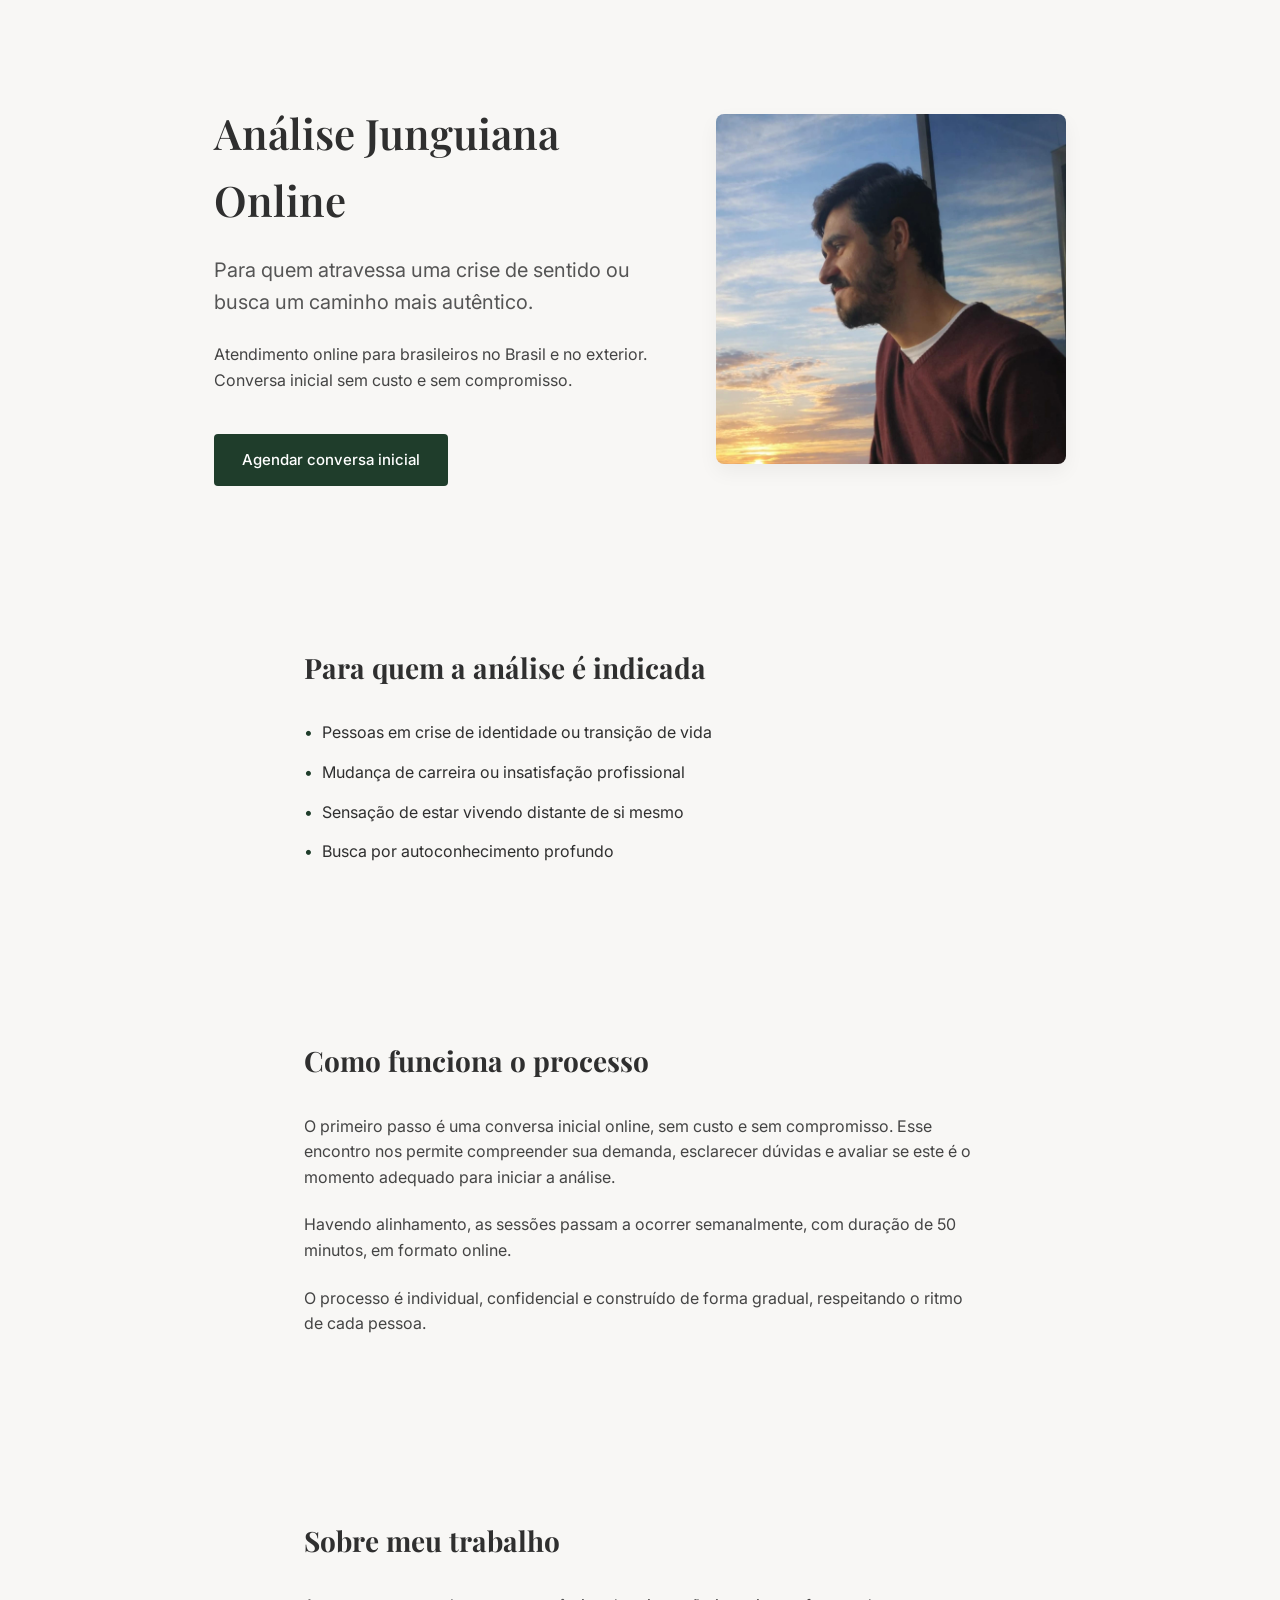
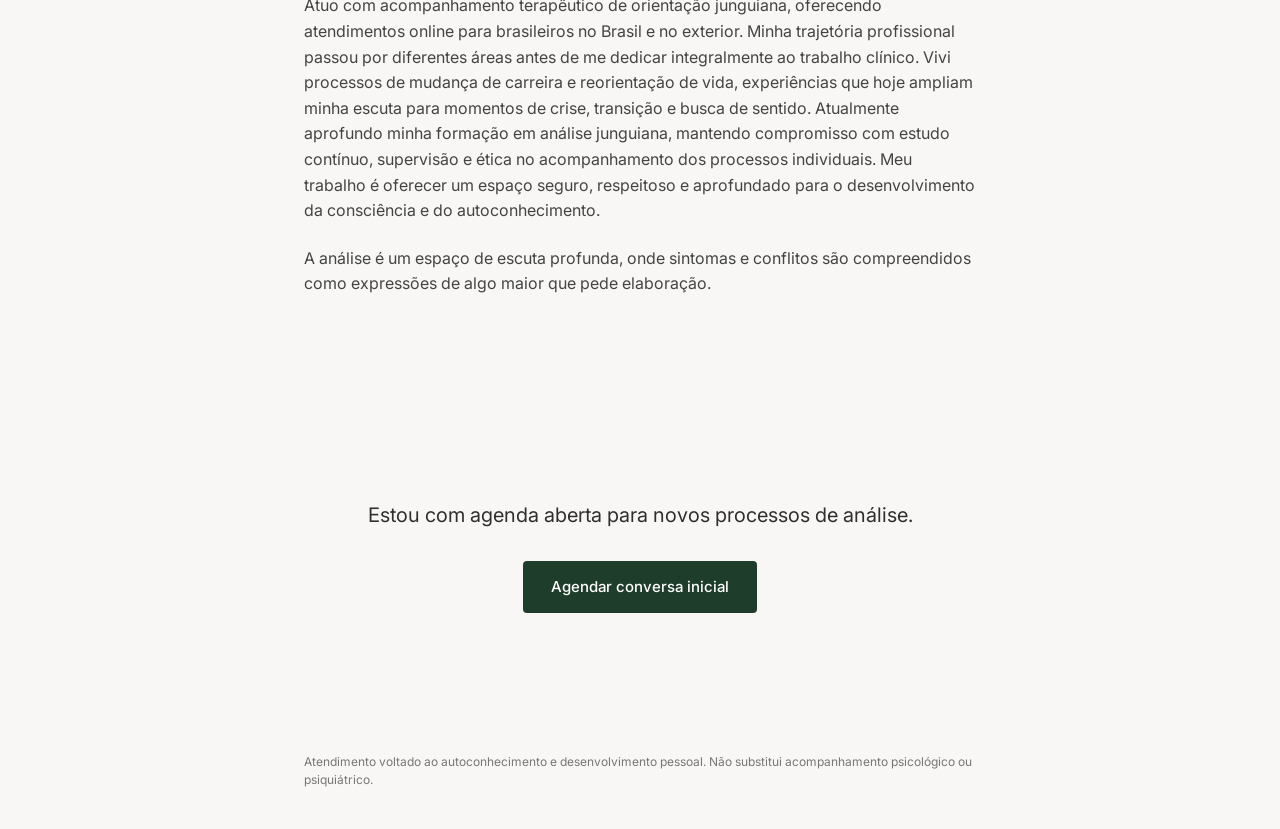
==== index.html @ 68e37577 "Add files via upload" ====
<!doctype html>
<html lang="pt-BR">
  <head>
    <meta charset="UTF-8" />
    <meta name="viewport" content="width=device-width, initial-scale=1.0" />
    <title>Análise Junguiana Online</title>

    <link
      href="https://fonts.googleapis.com/css2?family=Playfair+Display:wght@500;600&family=Inter:wght@300;400;500&display=swap"
      rel="stylesheet"
    />
    <link rel="stylesheet" href="style.css" />
  </head>
  <body>
    <!-- HERO -->
    <section class="hero">
      <div class="container hero-grid">
        <div class="hero-text">
          <h1>Análise Junguiana Online</h1>
          <h2>
            Para quem atravessa uma crise de sentido ou busca um caminho mais
            autêntico.
          </h2>
          <p>
            Atendimento online para brasileiros no Brasil e no exterior.
            Conversa inicial sem custo e sem compromisso.
          </p>
        </div>

        <div class="hero-image">
          <img src="sua-foto.jpeg" alt="Retrato profissional" />
        </div>

        <div class="hero-cta">
          <a
            href="https://wa.me/5547991741700?text=Olá,%20gostaria%20de%20saber%20mais%20sobre%20o%20processo%20de%20análise."
            class="btn"
          >
            Agendar conversa inicial
          </a>
        </div>
      </div>
    </section>

    <!-- PARA QUEM É -->
    <section class="section">
      <div class="container narrow">
        <h3>Para quem a análise é indicada</h3>
        <ul>
          <li>Pessoas em crise de identidade ou transição de vida</li>
          <li>Mudança de carreira ou insatisfação profissional</li>
          <li>Sensação de estar vivendo distante de si mesmo</li>
          <li>Busca por autoconhecimento profundo</li>
        </ul>
      </div>
    </section>

    <!-- COMO FUNCIONA -->
    <section class="section">
      <div class="container narrow">
        <h3>Como funciona o processo</h3>

        <p class="paragraph">
          O primeiro passo é uma conversa inicial online, sem custo e sem
          compromisso. Esse encontro nos permite compreender sua demanda,
          esclarecer dúvidas e avaliar se este é o momento adequado para iniciar
          a análise.
        </p>

        <p class="paragraph">
          Havendo alinhamento, as sessões passam a ocorrer semanalmente, com
          duração de 50 minutos, em formato online.
        </p>

        <p class="paragraph">
          O processo é individual, confidencial e construído de forma gradual,
          respeitando o ritmo de cada pessoa.
        </p>
      </div>
    </section>

    <!-- SOBRE -->
    <section class="section">
      <div class="container narrow">
        <h3>Sobre meu trabalho</h3>

        <p class="paragraph">
          Atuo com acompanhamento terapêutico de orientação junguiana,
          oferecendo atendimentos online para brasileiros no Brasil e no
          exterior. Minha trajetória profissional passou por diferentes áreas
          antes de me dedicar integralmente ao trabalho clínico. Vivi processos
          de mudança de carreira e reorientação de vida, experiências que hoje
          ampliam minha escuta para momentos de crise, transição e busca de
          sentido. Atualmente aprofundo minha formação em análise junguiana,
          mantendo compromisso com estudo contínuo, supervisão e ética no
          acompanhamento dos processos individuais. Meu trabalho é oferecer um
          espaço seguro, respeitoso e aprofundado para o desenvolvimento da
          consciência e do autoconhecimento.
        </p>

        <p class="paragraph">
          A análise é um espaço de escuta profunda, onde sintomas e conflitos
          são compreendidos como expressões de algo maior que pede elaboração.
        </p>
      </div>
    </section>

    <!-- CTA FINAL -->
    <section class="final-cta">
      <div class="container narrow center">
        <p class="cta-text">
          Estou com agenda aberta para novos processos de análise.
        </p>
        <a
          href="https://wa.me/5547991741700?text=Olá,%20gostaria%20de%20saber%20mais%20sobre%20o%20processo%20de%20análise."
          class="btn"
        >
          Agendar conversa inicial
        </a>
      </div>
    </section>
    <footer class="footer">
    <div class="container narrow">
        <p class="disclaimer">
            Atendimento voltado ao autoconhecimento e desenvolvimento pessoal. 
            Não substitui acompanhamento psicológico ou psiquiátrico.
        </p>
    </div>
</footer>
  </body>
</html>
---- style.css ----
/* RESET BÁSICO */
* {
  margin: 0;
  padding: 0;
  box-sizing: border-box;
}

body {
  background-color: #f8f7f5;
  color: #2f2f2f;
  font-family: "Inter", sans-serif;
  line-height: 1.6;
}

/* CONTAINER */
.container {
  max-width: 900px;
  margin: 0 auto;
  padding: 0 24px;
}

.narrow {
  max-width: 720px;
}

.center {
  text-align: center;
}

/* HERO */
.hero {
  padding: 100px 0 80px 0;
}

.hero-grid {
  display: grid;
  grid-template-columns: 1fr 350px;
  grid-template-areas:
    "text image"
    "button image";
  gap: 40px;
  align-items: center;
}

.hero-text {
  grid-area: text;
}

.hero-text h1 {
  font-family: "Playfair Display", serif;
  font-size: 42px;
  font-weight: 600;
  margin-bottom: 20px;
}

.hero-text h2 {
  font-size: 20px;
  font-weight: 400;
  color: #555;
  margin-bottom: 24px;
}

.hero-text p {
  font-size: 16px;
  color: #444;
}

.hero-image {
  grid-area: image;
  text-align: right;
}

.hero-image img {
  width: 100%;
  max-width: 350px;
  border-radius: 8px;
  box-shadow: 0 8px 20px rgba(0, 0, 0, 0.05);
}

.hero-cta {
  grid-area: button;
}

/* BOTÃO */
.btn {
  display: inline-block;
  background-color: #1f3d2b;
  color: #ffffff;
  text-decoration: none;
  padding: 14px 28px;
  border-radius: 4px;
  font-weight: 500;
  font-size: 15px;
  transition:
    background-color 0.3s ease,
    transform 0.2s ease;
}

.btn:hover {
  background-color: #162e21;
  transform: translateY(-1px);
}

/* SEÇÕES */
.section {
  padding: 80px 0;
}

.section h3 {
  font-family: "Playfair Display", serif;
  font-size: 28px;
  margin-bottom: 30px;
}

.section ul {
  list-style: none;
}

.section li {
  margin-bottom: 14px;
  position: relative;
  padding-left: 18px;
}

.section li::before {
  content: "•";
  position: absolute;
  left: 0;
  color: #1f3d2b;
}

/* CTA FINAL */
.final-cta {
  padding: 100px 0;
}

.cta-text {
  font-size: 20px;
  margin-bottom: 30px;
}

.paragraph {
  margin-bottom: 22px;
  color: #444;
  font-size: 16px;
}

.footer {
  padding: 40px 0;
}

.disclaimer {
  font-size: 12px;
  color: #777;
  line-height: 1.5;
}

@media (max-width: 768px) {
  .section {
    padding: 50px 0;
  }

  .final-cta {
    padding: 60px 0;
  }

  .hero {
    padding: 60px 0 40px 0;
  }

  .hero-text h1 {
    font-size: 34px;
  }

  .hero-text h2 {
    font-size: 18px;
  }
}

/* RESPONSIVIDADE */
@media (max-width: 900px) {
  .hero-grid {
    grid-template-columns: 1fr;
    grid-template-areas:
      "text"
      "image"
      "button";
    text-align: left;
  }

  .hero-image {
    text-align: left;
  }

  .hero {
    padding: 80px 0 60px 0;
  }
}

@media (max-width: 768px) {
  .section {
    padding: 50px 0;
  }

  .final-cta {
    padding: 60px 0;
  }

  .hero {
    padding: 60px 0 40px 0;
  }
}
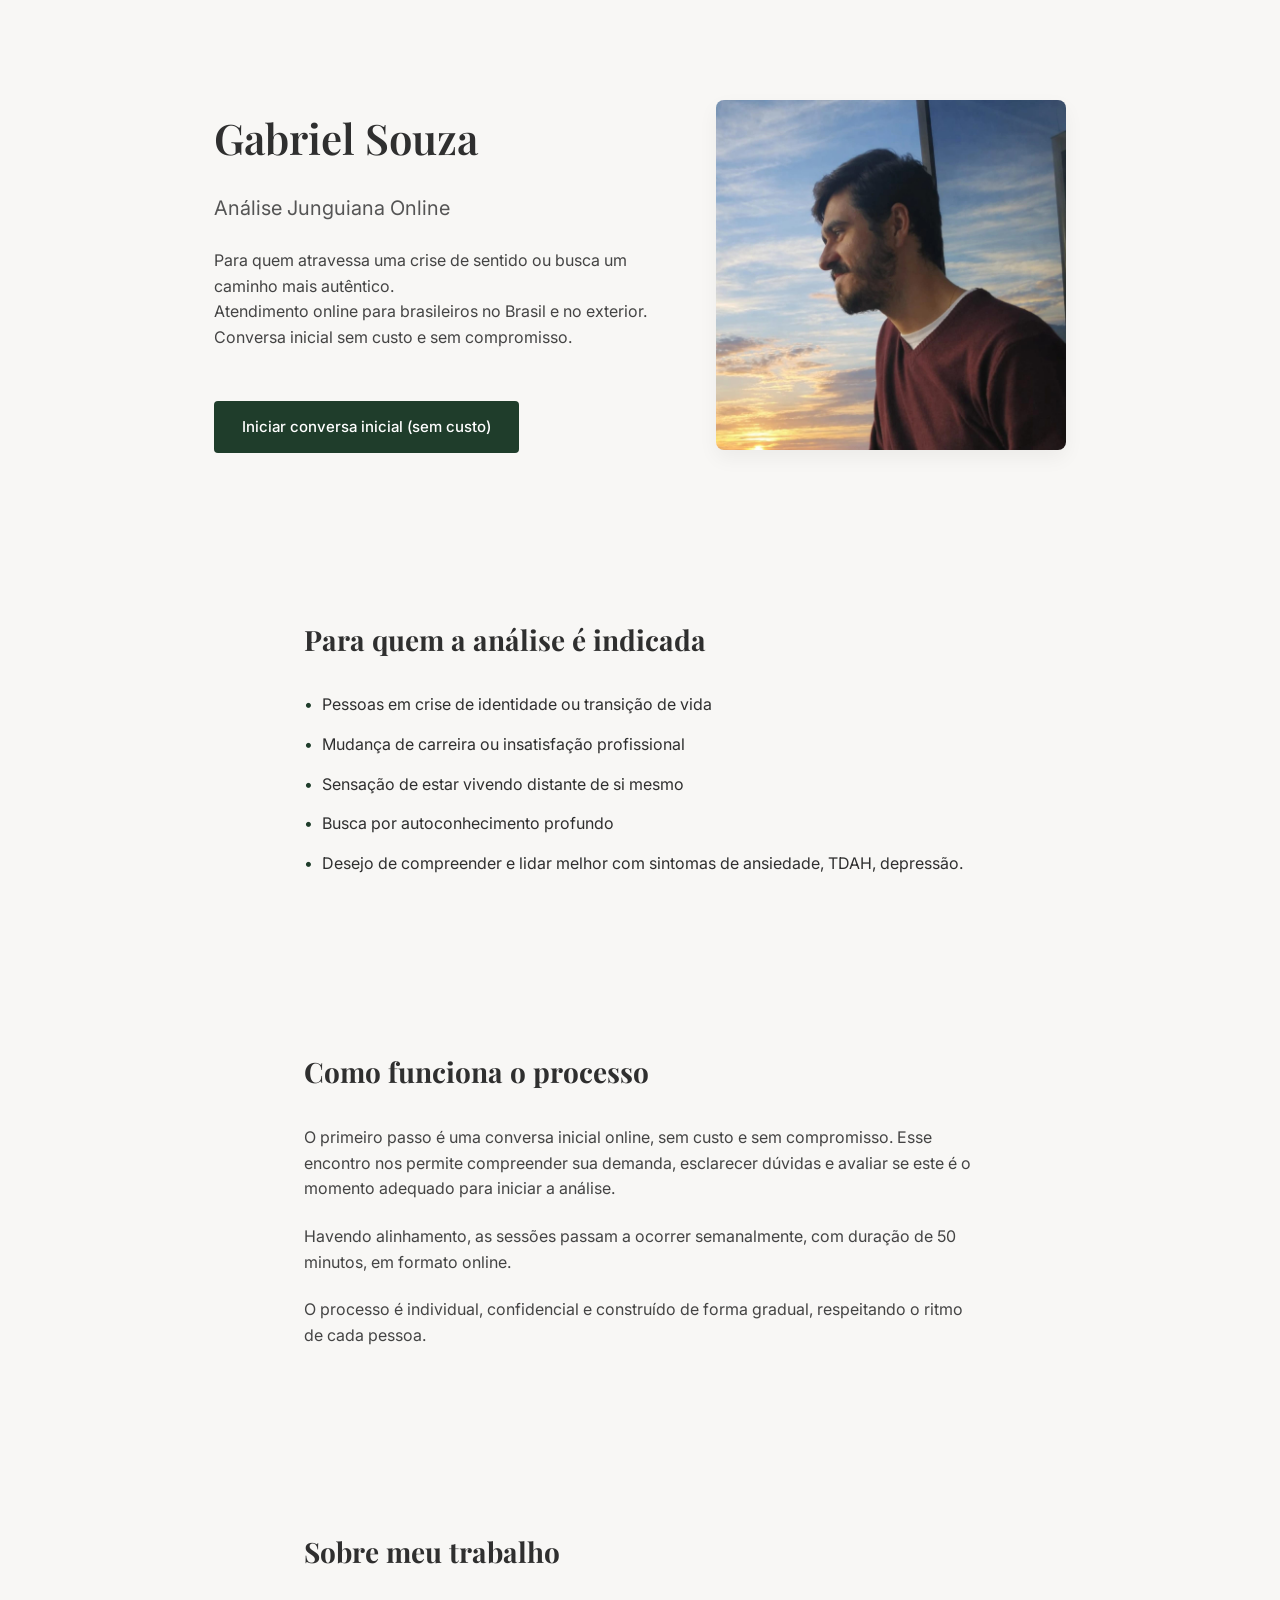
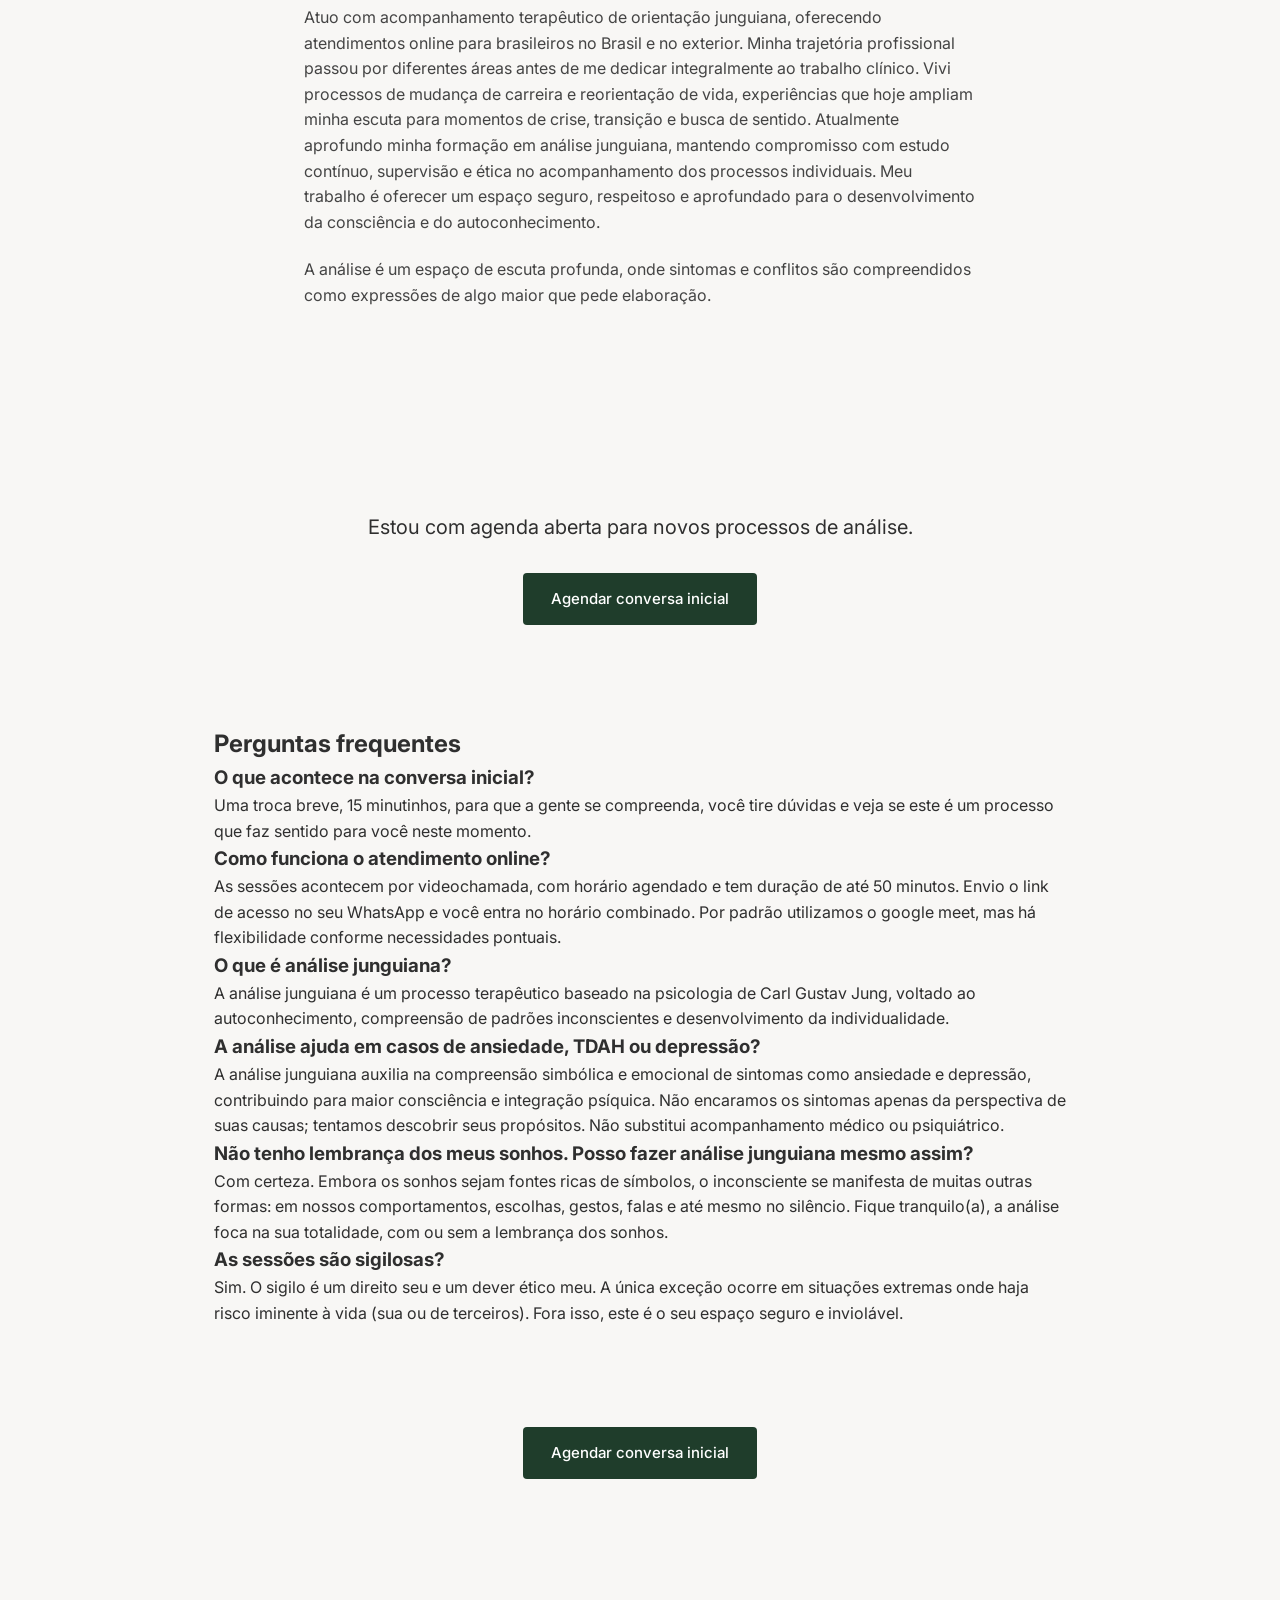
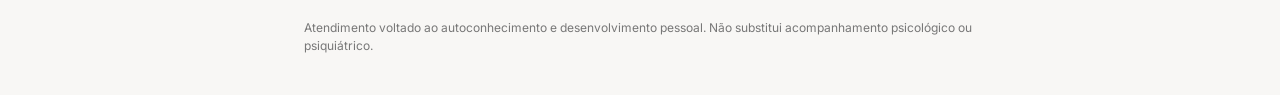
==== commit fdf78f00: "Update index.html" ====
--- a/index.html
+++ b/index.html
@@ -4,6 +4,10 @@
     <meta charset="UTF-8" />
     <meta name="viewport" content="width=device-width, initial-scale=1.0" />
     <title>Análise Junguiana Online</title>
+    <meta
+      name="description"
+      content="Gabriel Souza — Análise Junguiana online para quem atravessa crises de sentido, transições de vida ou busca autoconhecimento profundo. Atendimento online para brasileiros no Brasil e no exterior."
+    />
 
     <link
       href="https://fonts.googleapis.com/css2?family=Playfair+Display:wght@500;600&family=Inter:wght@300;400;500&display=swap"
@@ -16,11 +20,12 @@
     <section class="hero">
       <div class="container hero-grid">
         <div class="hero-text">
-          <h1>Análise Junguiana Online</h1>
-          <h2>
+          <h1>Gabriel Souza</h1>
+          <h2>Análise Junguiana Online</h2>
+          <p class="hero-subtitle">
             Para quem atravessa uma crise de sentido ou busca um caminho mais
             autêntico.
-          </h2>
+          </p>
           <p>
             Atendimento online para brasileiros no Brasil e no exterior.
             Conversa inicial sem custo e sem compromisso.
@@ -36,7 +41,7 @@
             href="https://wa.me/5547991741700?text=Olá,%20gostaria%20de%20saber%20mais%20sobre%20o%20processo%20de%20análise."
             class="btn"
           >
-            Agendar conversa inicial
+            Iniciar conversa inicial (sem custo)
           </a>
         </div>
       </div>
@@ -51,6 +56,10 @@
           <li>Mudança de carreira ou insatisfação profissional</li>
           <li>Sensação de estar vivendo distante de si mesmo</li>
           <li>Busca por autoconhecimento profundo</li>
+          <li>
+            Desejo de compreender e lidar melhor com sintomas de ansiedade,
+            TDAH, depressão.
+          </li>
         </ul>
       </div>
     </section>
@@ -105,7 +114,7 @@
       </div>
     </section>
 
-    <!-- CTA FINAL -->
+    <!-- CTA MEIO -->
     <section class="final-cta">
       <div class="container narrow center">
         <p class="cta-text">
@@ -119,13 +128,93 @@
         </a>
       </div>
     </section>
+    <section class="mini-faq">
+      <div class="container">
+        <h2>Perguntas frequentes</h2>
+
+        <div class="faq-item">
+          <h3>O que acontece na conversa inicial?</h3>
+          <p>
+            Uma troca breve, 15 minutinhos, para que a gente se compreenda, você
+            tire dúvidas e veja se este é um processo que faz sentido para você
+            neste momento.
+          </p>
+        </div>
+
+        <div class="faq-item">
+          <h3>Como funciona o atendimento online?</h3>
+          <p>
+            As sessões acontecem por videochamada, com horário agendado e tem
+            duração de até 50 minutos. Envio o link de acesso no seu WhatsApp e
+            você entra no horário combinado. Por padrão utilizamos o google
+            meet, mas há flexibilidade conforme necessidades pontuais.
+          </p>
+
+          <div class="faq-item">
+            <h3>O que é análise junguiana?</h3>
+            <p>
+              A análise junguiana é um processo terapêutico baseado na
+              psicologia de Carl Gustav Jung, voltado ao autoconhecimento,
+              compreensão de padrões inconscientes e desenvolvimento da
+              individualidade.
+            </p>
+          </div>
+
+          <div class="faq-item">
+            <h3>A análise ajuda em casos de ansiedade, TDAH ou depressão?</h3>
+            <p>
+              A análise junguiana auxilia na compreensão simbólica e emocional
+              de sintomas como ansiedade e depressão, contribuindo para maior
+              consciência e integração psíquica. Não encaramos os sintomas
+              apenas da perspectiva de suas causas; tentamos descobrir seus
+              propósitos. Não substitui acompanhamento médico ou psiquiátrico.
+            </p>
+          </div>
+        </div>
+
+        <div class="faq-item">
+          <h3>
+            Não tenho lembrança dos meus sonhos. Posso fazer análise junguiana
+            mesmo assim?
+          </h3>
+          <p>
+            Com certeza. Embora os sonhos sejam fontes ricas de símbolos, o
+            inconsciente se manifesta de muitas outras formas: em nossos
+            comportamentos, escolhas, gestos, falas e até mesmo no silêncio.
+            Fique tranquilo(a), a análise foca na sua totalidade, com ou sem a
+            lembrança dos sonhos.
+          </p>
+        </div>
+
+        <div class="faq-item">
+          <h3>As sessões são sigilosas?</h3>
+          <p>
+            Sim. O sigilo é um direito seu e um dever ético meu. A única exceção
+            ocorre em situações extremas onde haja risco iminente à vida (sua ou
+            de terceiros). Fora isso, este é o seu espaço seguro e inviolável.
+          </p>
+        </div>
+      </div>
+    </section>
+
+    <!-- CTA FINAL -->
+    <section class="final-cta">
+      <div class="container narrow center">
+        <a
+          href="https://wa.me/5547991741700?text=Olá,%20gostaria%20de%20saber%20mais%20sobre%20o%20processo%20de%20análise."
+          class="btn"
+        >
+          Agendar conversa inicial
+        </a>
+      </div>
+    </section>
     <footer class="footer">
-    <div class="container narrow">
+      <div class="container narrow">
         <p class="disclaimer">
-            Atendimento voltado ao autoconhecimento e desenvolvimento pessoal. 
-            Não substitui acompanhamento psicológico ou psiquiátrico.
-        </p>
-    </div>
-</footer>
+          Atendimento voltado ao autoconhecimento e desenvolvimento pessoal. Não
+          substitui acompanhamento psicológico ou psiquiátrico.
+        </p>
+      </div>
+    </footer>
   </body>
 </html>
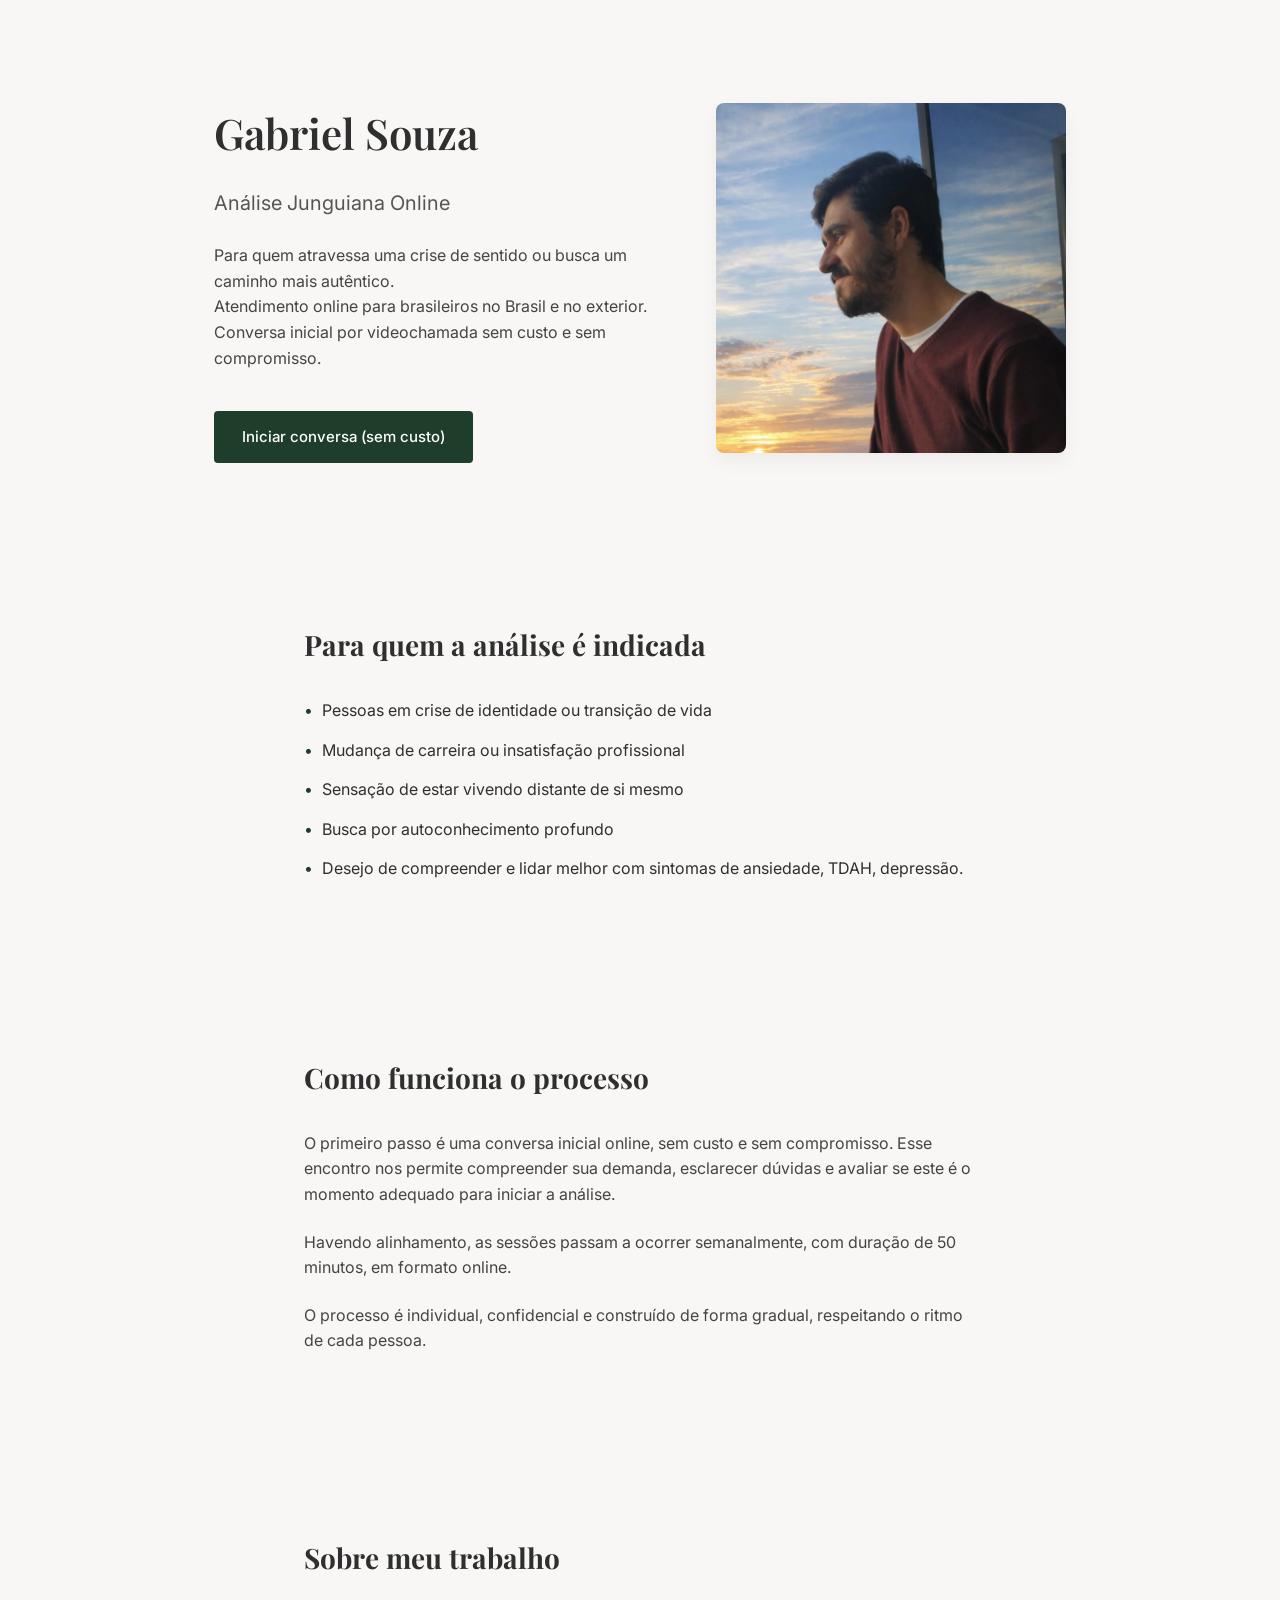
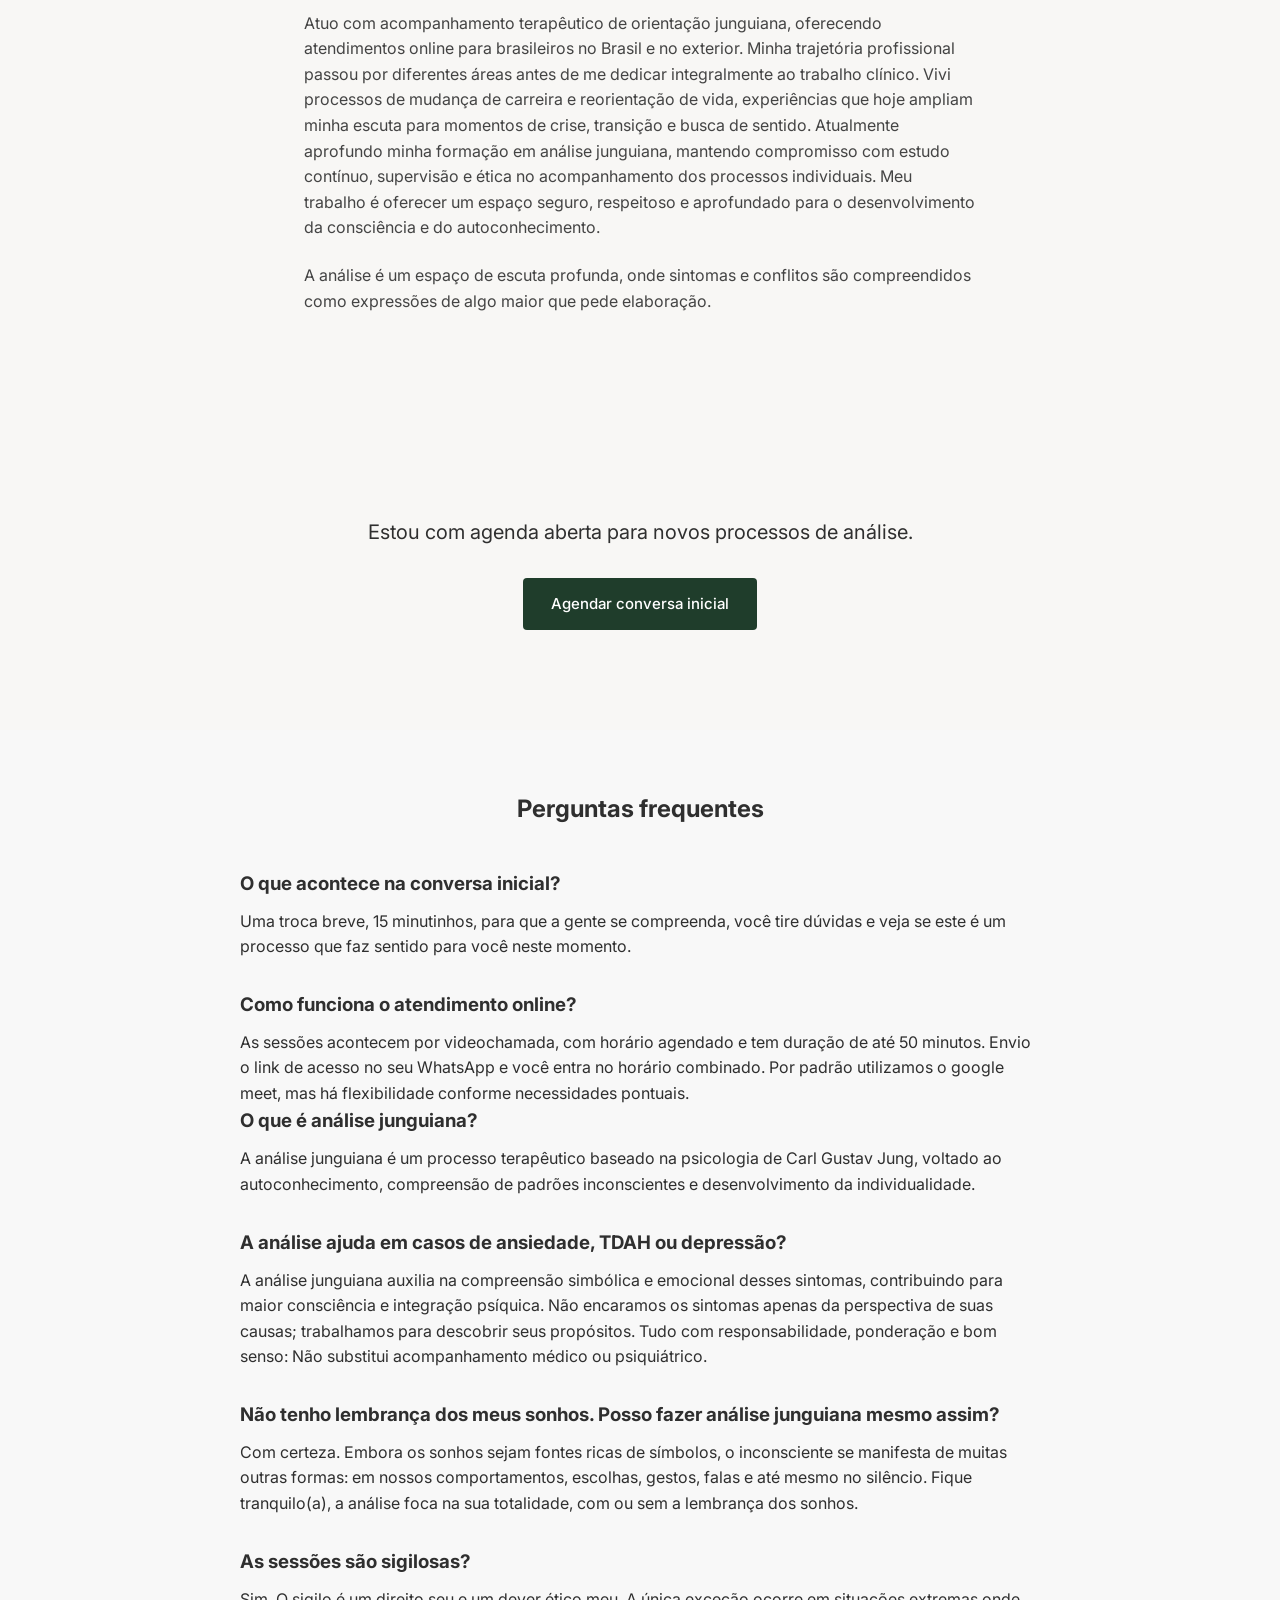
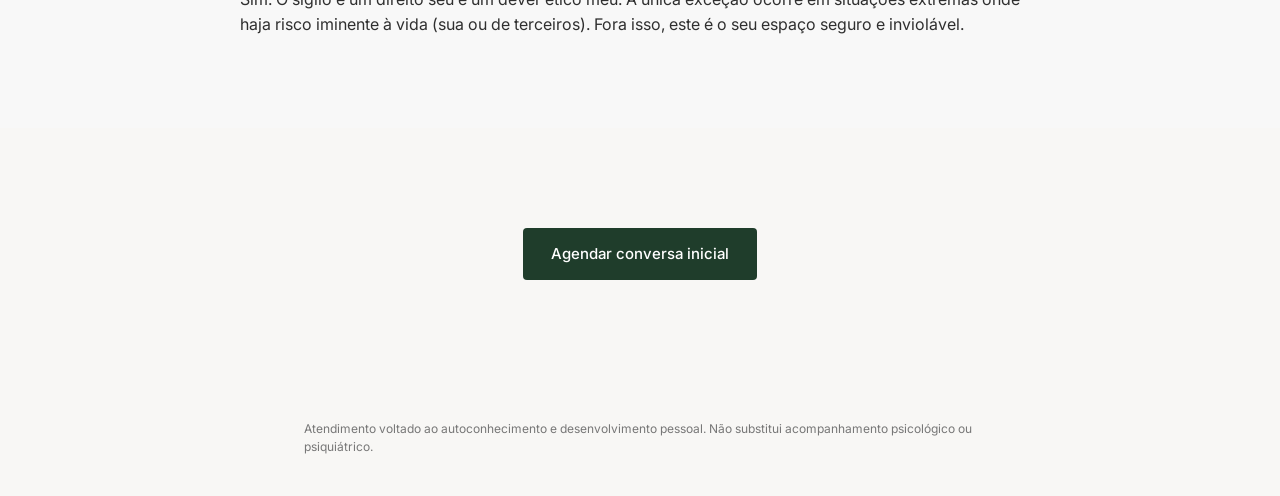
==== commit 8bae7d85: "Update index.html" ====
--- a/index.html
+++ b/index.html
@@ -28,7 +28,7 @@
           </p>
           <p>
             Atendimento online para brasileiros no Brasil e no exterior.
-            Conversa inicial sem custo e sem compromisso.
+            Conversa inicial por videochamada sem custo e sem compromisso.
           </p>
         </div>
 
@@ -38,10 +38,10 @@
 
         <div class="hero-cta">
           <a
-            href="https://wa.me/5547991741700?text=Olá,%20gostaria%20de%20saber%20mais%20sobre%20o%20processo%20de%20análise."
+            href="https://wa.me/5547991741700?text=Olá,%20vim%20pelo%20seu%20site%20e%20gostaria%20de%20saber%20mais%20sobre%20o%20processo%20de%20análise."
             class="btn"
           >
-            Iniciar conversa inicial (sem custo)
+            Iniciar conversa (sem custo)
           </a>
         </div>
       </div>
@@ -164,10 +164,10 @@
             <h3>A análise ajuda em casos de ansiedade, TDAH ou depressão?</h3>
             <p>
               A análise junguiana auxilia na compreensão simbólica e emocional
-              de sintomas como ansiedade e depressão, contribuindo para maior
+              desses sintomas, contribuindo para maior
               consciência e integração psíquica. Não encaramos os sintomas
-              apenas da perspectiva de suas causas; tentamos descobrir seus
-              propósitos. Não substitui acompanhamento médico ou psiquiátrico.
+              apenas da perspectiva de suas causas; trabalhamos para descobrir seus
+              propósitos. Tudo com responsabilidade, ponderação e bom senso: Não substitui acompanhamento médico ou psiquiátrico.
             </p>
           </div>
         </div>
@@ -218,3 +218,4 @@
     </footer>
   </body>
 </html>
+
--- a/style.css
+++ b/style.css
@@ -145,6 +145,25 @@
   font-size: 16px;
 }
 
+.mini-faq {
+  padding: 60px 20px;
+  background-color: #f8f8f8;
+}
+
+.mini-faq h2 {
+  text-align: center;
+  margin-bottom: 40px;
+}
+
+.faq-item {
+  max-width: 800px;
+  margin: 0 auto 30px auto;
+}
+
+.faq-item h3 {
+  margin-bottom: 10px;
+}
+
 .footer {
   padding: 40px 0;
 }
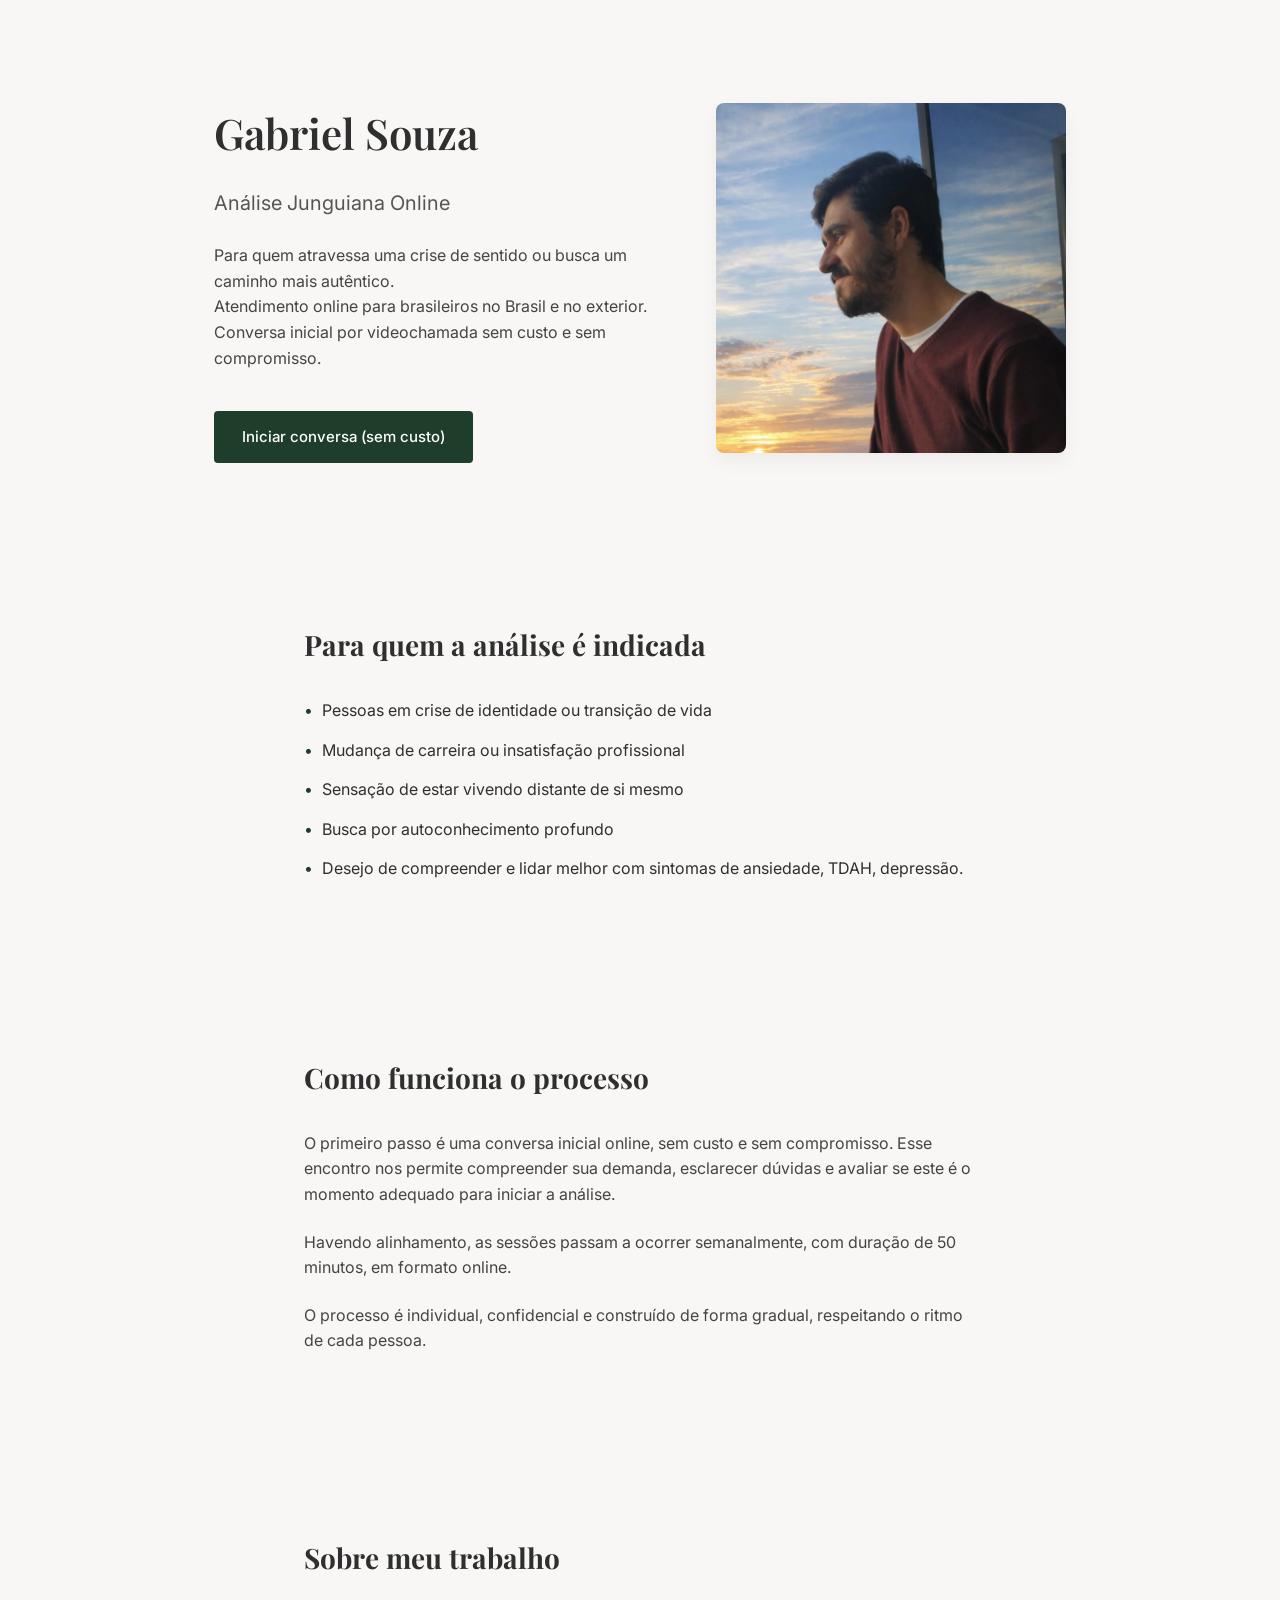
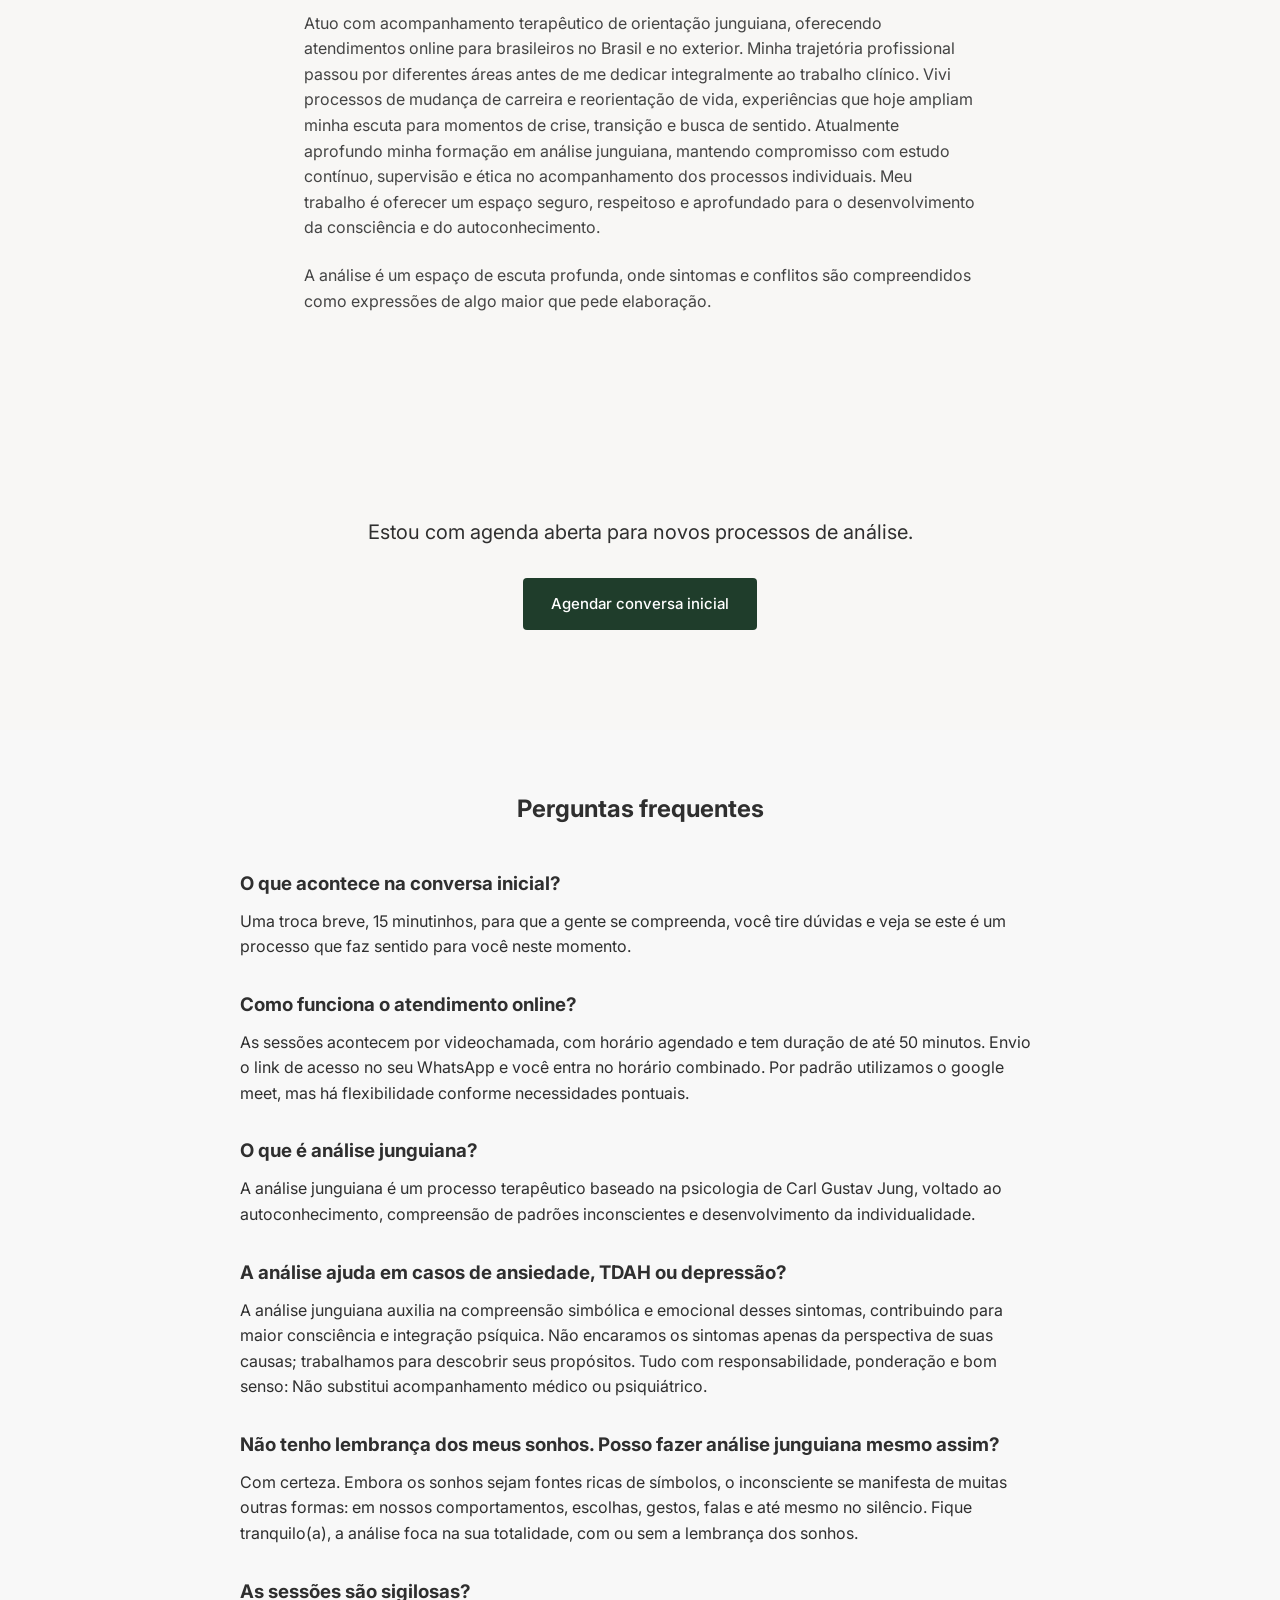
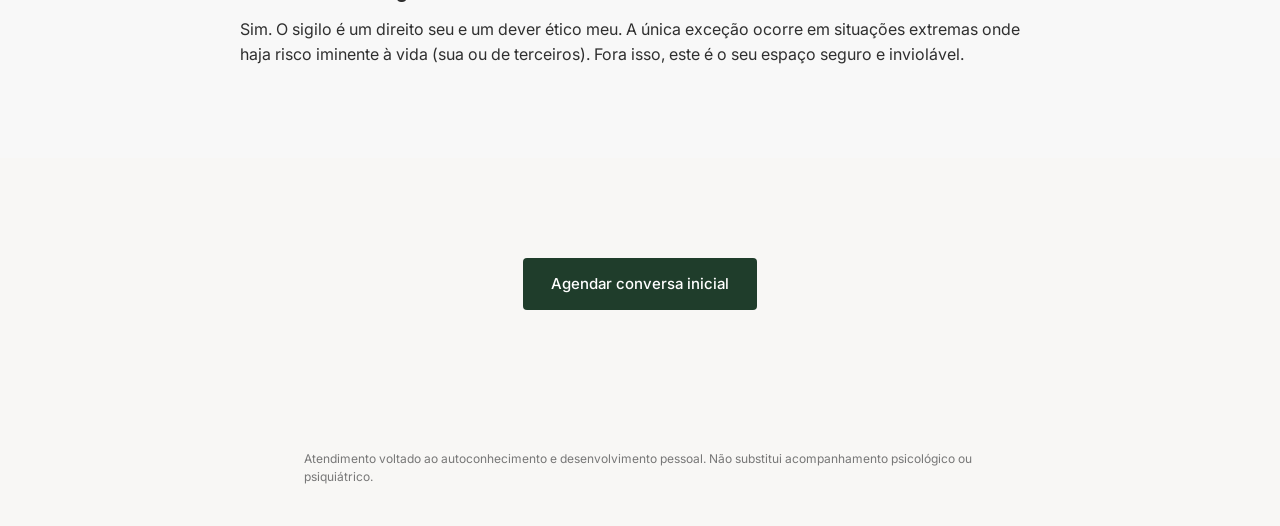
==== commit 56f85b04: "Update index.html" ====
--- a/index.html
+++ b/index.html
@@ -149,6 +149,7 @@
             você entra no horário combinado. Por padrão utilizamos o google
             meet, mas há flexibilidade conforme necessidades pontuais.
           </p>
+        </div>
 
           <div class="faq-item">
             <h3>O que é análise junguiana?</h3>
@@ -219,3 +220,4 @@
   </body>
 </html>
 
+
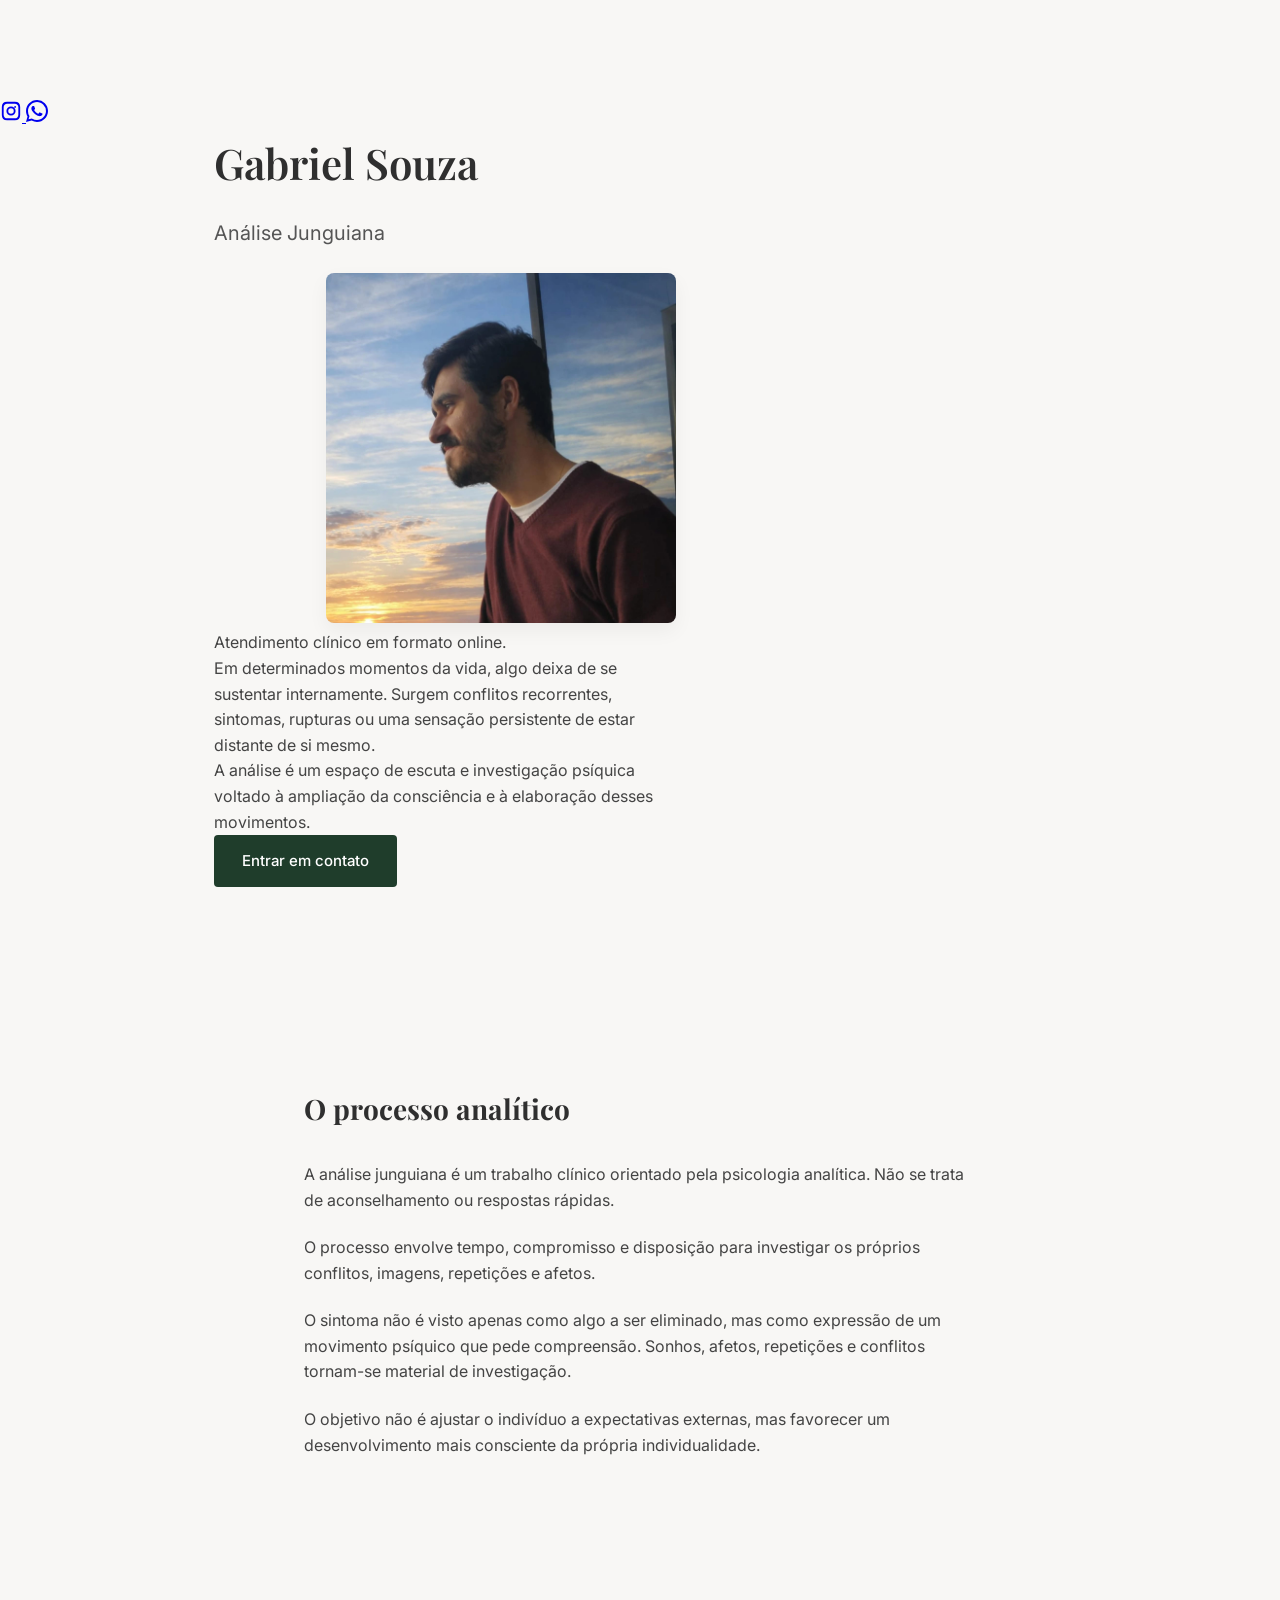
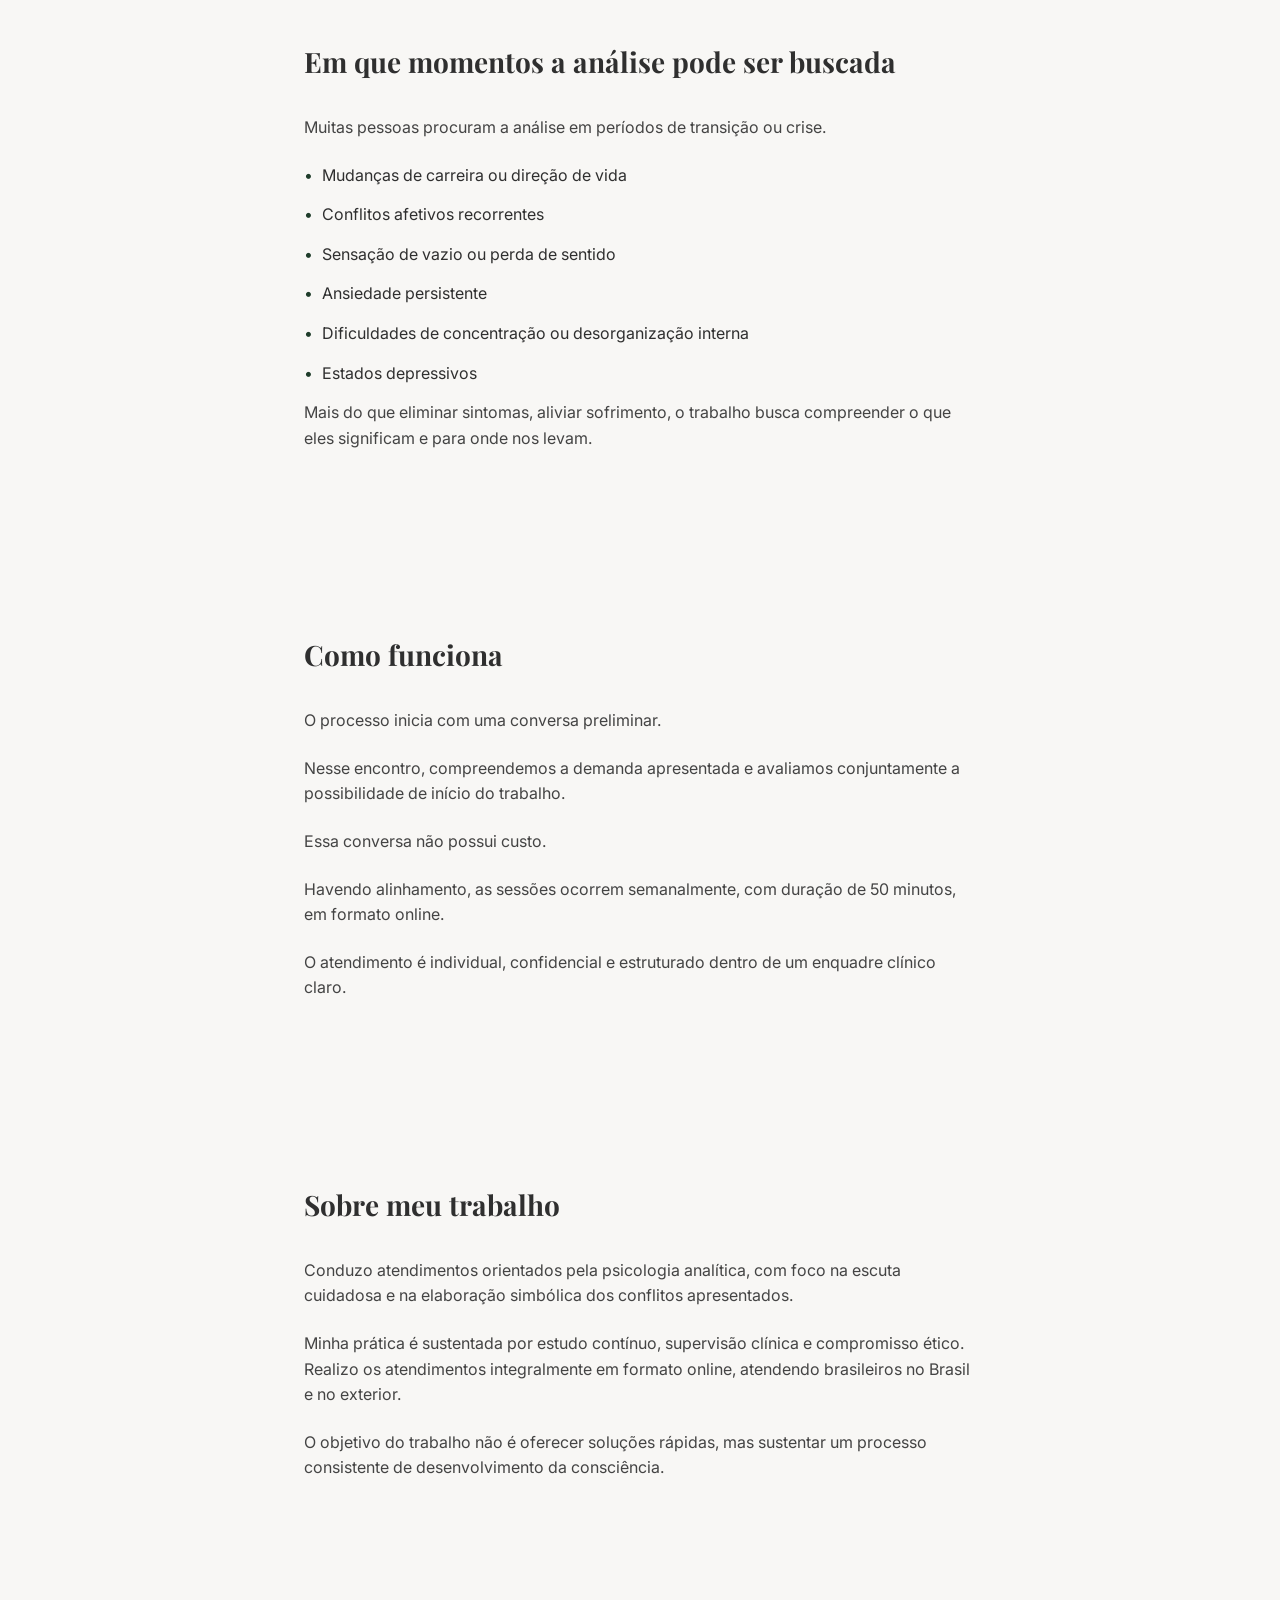
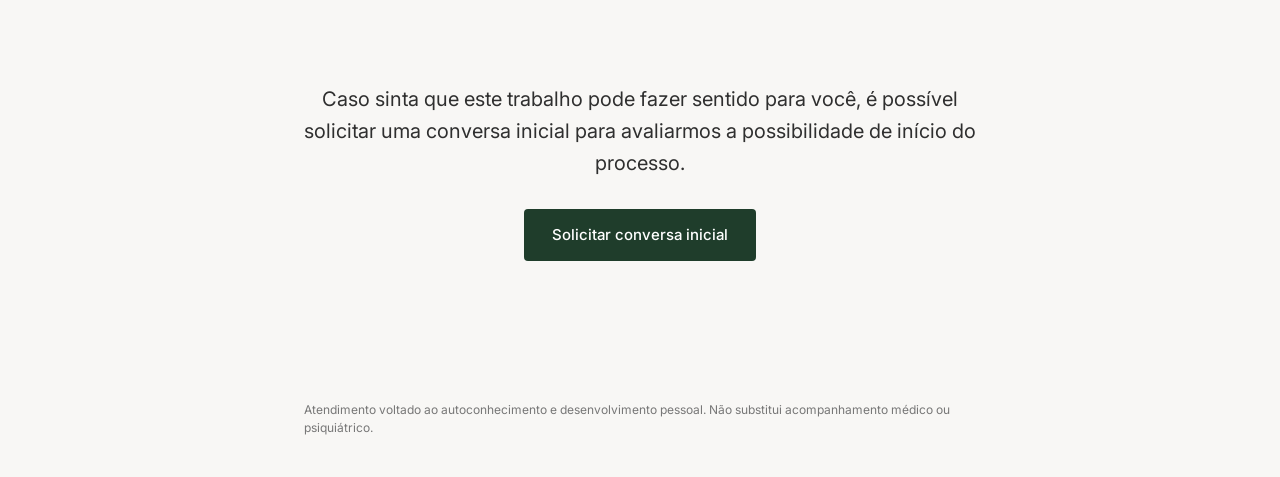
==== commit 45d1b9b5: "Update index.html" ====
--- a/index.html
+++ b/index.html
@@ -3,10 +3,10 @@
   <head>
     <meta charset="UTF-8" />
     <meta name="viewport" content="width=device-width, initial-scale=1.0" />
-    <title>Análise Junguiana Online</title>
+    <title>Gabriel Souza | Análise Junguiana</title>
     <meta
       name="description"
-      content="Gabriel Souza — Análise Junguiana online para quem atravessa crises de sentido, transições de vida ou busca autoconhecimento profundo. Atendimento online para brasileiros no Brasil e no exterior."
+      content="Gabriel Souza — Análise Junguiana. Atendimento clínico realizado integralmente online para brasileiros no Brasil e no exterior."
     />
 
     <link
@@ -18,72 +18,153 @@
   <body>
     <!-- HERO -->
     <section class="hero">
+      <div class="top-bar">
+        <a
+          href="https://instagram.com/analistagabriel"
+          target="_blank"
+          class="insta-link"
+          aria-label="Instagram"
+        >
+          <svg
+            xmlns="http://www.w3.org/2000/svg"
+            width="22"
+            height="22"
+            fill="currentColor"
+            viewBox="0 0 24 24"
+          >
+            <path
+              d="M7.75 2h8.5C19.99 2 22 4.01 22 7.75v8.5C22 19.99 19.99 22 16.25 22h-8.5C4.01 22 2 19.99 2 16.25v-8.5C2 4.01 4.01 2 7.75 2zm0 2C5.68 4 4 5.68 4 7.75v8.5C4 18.32 5.68 20 7.75 20h8.5c2.07 0 3.75-1.68 3.75-3.75v-8.5C20 5.68 18.32 4 16.25 4h-8.5zm8.75 2.5a1 1 0 110 2 1 1 0 010-2zM12 7a5 5 0 110 10 5 5 0 010-10zm0 2a3 3 0 100 6 3 3 0 000-6z"
+            />
+          </svg>
+        </a>
+        <a
+          href="https://wa.me/5547991741700?text=Olá,%20gostaria%20de%20saber%20mais%20sobre%20o%20processo%20de%20análise."
+          target="_blank"
+          class="insta-link"
+          aria-label="WhatsApp"
+        >
+          <svg
+            xmlns="http://www.w3.org/2000/svg"
+            width="22"
+            height="22"
+            fill="currentColor"
+            viewBox="0 0 24 24"
+          >
+            <path
+              d="M20.52 3.48A11.85 11.85 0 0012.01 0C5.39 0 .02 5.37.02 12c0 2.12.56 4.19 1.63 6.01L0 24l6.17-1.61A11.94 11.94 0 0012.01 24c6.62 0 11.99-5.37 11.99-12 0-3.19-1.24-6.19-3.48-8.52zM12.01 21.8c-1.82 0-3.6-.49-5.16-1.41l-.37-.22-3.66.95.98-3.56-.24-.37A9.76 9.76 0 012.21 12c0-5.39 4.39-9.78 9.8-9.78 2.61 0 5.07 1.02 6.92 2.86a9.74 9.74 0 012.87 6.92c0 5.39-4.39 9.8-9.79 9.8zm5.4-7.33c-.3-.15-1.77-.87-2.04-.97-.27-.1-.47-.15-.67.15-.2.3-.77.97-.94 1.17-.17.2-.35.22-.65.07-.3-.15-1.27-.47-2.42-1.5-.9-.8-1.5-1.79-1.68-2.09-.17-.3-.02-.46.13-.61.13-.13.3-.35.45-.52.15-.17.2-.3.3-.5.1-.2.05-.37-.02-.52-.07-.15-.67-1.62-.92-2.22-.24-.58-.49-.5-.67-.5h-.57c-.2 0-.52.07-.8.37-.27.3-1.05 1.02-1.05 2.49s1.07 2.9 1.22 3.1c.15.2 2.1 3.2 5.08 4.48.71.3 1.26.48 1.69.61.71.22 1.36.19 1.87.11.57-.08 1.77-.72 2.02-1.41.25-.7.25-1.29.17-1.41-.07-.12-.27-.2-.57-.35z"
+            />
+          </svg>
+        </a>
+      </div>
       <div class="container hero-grid">
         <div class="hero-text">
           <h1>Gabriel Souza</h1>
-          <h2>Análise Junguiana Online</h2>
-          <p class="hero-subtitle">
-            Para quem atravessa uma crise de sentido ou busca um caminho mais
-            autêntico.
+          <h2>Análise Junguiana</h2>
+          <div class="hero-image">
+            <img
+              src="sua-foto.jpeg"
+              alt="Retrato profissional de Gabriel Souza"
+            />
+          </div>
+          <p class="hero-subtitle">Atendimento clínico em formato online.</p>
+
+          <p>
+            Em determinados momentos da vida, algo deixa de se sustentar
+            internamente. Surgem conflitos recorrentes, sintomas, rupturas ou
+            uma sensação persistente de estar distante de si mesmo.
           </p>
+
           <p>
-            Atendimento online para brasileiros no Brasil e no exterior.
-            Conversa inicial por videochamada sem custo e sem compromisso.
+            A análise é um espaço de escuta e investigação psíquica voltado à
+            ampliação da consciência e à elaboração desses movimentos.
           </p>
-        </div>
-
-        <div class="hero-image">
-          <img src="sua-foto.jpeg" alt="Retrato profissional" />
-        </div>
-
-        <div class="hero-cta">
+
           <a
-            href="https://wa.me/5547991741700?text=Olá,%20vim%20pelo%20seu%20site%20e%20gostaria%20de%20saber%20mais%20sobre%20o%20processo%20de%20análise."
+            href="https://wa.me/5547991741700?text=Olá,%20gostaria%20de%20saber%20mais%20sobre%20o%20processo%20de%20análise."
             class="btn"
           >
-            Iniciar conversa (sem custo)
+            Entrar em contato
           </a>
         </div>
       </div>
     </section>
 
-    <!-- PARA QUEM É -->
-    <section class="section">
-      <div class="container narrow">
-        <h3>Para quem a análise é indicada</h3>
+    <!-- O PROCESSO ANALÍTICO -->
+    <section class="section">
+      <div class="container narrow">
+        <h3>O processo analítico</h3>
+
+        <p class="paragraph">
+          A análise junguiana é um trabalho clínico orientado pela psicologia
+          analítica. Não se trata de aconselhamento ou respostas rápidas.
+        </p>
+
+        <p class="paragraph">
+          O processo envolve tempo, compromisso e disposição para investigar os
+          próprios conflitos, imagens, repetições e afetos.
+        </p>
+
+        <p class="paragraph">
+          O sintoma não é visto apenas como algo a ser eliminado, mas como
+          expressão de um movimento psíquico que pede compreensão. Sonhos,
+          afetos, repetições e conflitos tornam-se material de investigação.
+        </p>
+
+        <p class="paragraph">
+          O objetivo não é ajustar o indivíduo a expectativas externas, mas
+          favorecer um desenvolvimento mais consciente da própria
+          individualidade.
+        </p>
+      </div>
+    </section>
+
+    <!-- MOMENTOS DE BUSCA -->
+    <section class="section">
+      <div class="container narrow">
+        <h3>Em que momentos a análise pode ser buscada</h3>
+
+        <p class="paragraph">
+          Muitas pessoas procuram a análise em períodos de transição ou crise.
+        </p>
+
         <ul>
-          <li>Pessoas em crise de identidade ou transição de vida</li>
-          <li>Mudança de carreira ou insatisfação profissional</li>
-          <li>Sensação de estar vivendo distante de si mesmo</li>
-          <li>Busca por autoconhecimento profundo</li>
-          <li>
-            Desejo de compreender e lidar melhor com sintomas de ansiedade,
-            TDAH, depressão.
-          </li>
+          <li>Mudanças de carreira ou direção de vida</li>
+          <li>Conflitos afetivos recorrentes</li>
+          <li>Sensação de vazio ou perda de sentido</li>
+          <li>Ansiedade persistente</li>
+          <li>Dificuldades de concentração ou desorganização interna</li>
+          <li>Estados depressivos</li>
         </ul>
+
+        <p class="paragraph">
+          Mais do que eliminar sintomas, aliviar sofrimento, o trabalho busca
+          compreender o que eles significam e para onde nos levam.
+        </p>
       </div>
     </section>
 
     <!-- COMO FUNCIONA -->
     <section class="section">
       <div class="container narrow">
-        <h3>Como funciona o processo</h3>
-
-        <p class="paragraph">
-          O primeiro passo é uma conversa inicial online, sem custo e sem
-          compromisso. Esse encontro nos permite compreender sua demanda,
-          esclarecer dúvidas e avaliar se este é o momento adequado para iniciar
-          a análise.
-        </p>
-
-        <p class="paragraph">
-          Havendo alinhamento, as sessões passam a ocorrer semanalmente, com
-          duração de 50 minutos, em formato online.
-        </p>
-
-        <p class="paragraph">
-          O processo é individual, confidencial e construído de forma gradual,
-          respeitando o ritmo de cada pessoa.
+        <h3>Como funciona</h3>
+
+        <p class="paragraph">O processo inicia com uma conversa preliminar.</p>
+
+        <p class="paragraph">
+          Nesse encontro, compreendemos a demanda apresentada e avaliamos
+          conjuntamente a possibilidade de início do trabalho.
+        </p>
+
+        <p class="paragraph">Essa conversa não possui custo.</p>
+
+        <p class="paragraph">
+          Havendo alinhamento, as sessões ocorrem semanalmente, com duração de
+          50 minutos, em formato online.
+        </p>
+
+        <p class="paragraph">
+          O atendimento é individual, confidencial e estruturado dentro de um
+          enquadre clínico claro.
         </p>
       </div>
     </section>
@@ -94,130 +175,49 @@
         <h3>Sobre meu trabalho</h3>
 
         <p class="paragraph">
-          Atuo com acompanhamento terapêutico de orientação junguiana,
-          oferecendo atendimentos online para brasileiros no Brasil e no
-          exterior. Minha trajetória profissional passou por diferentes áreas
-          antes de me dedicar integralmente ao trabalho clínico. Vivi processos
-          de mudança de carreira e reorientação de vida, experiências que hoje
-          ampliam minha escuta para momentos de crise, transição e busca de
-          sentido. Atualmente aprofundo minha formação em análise junguiana,
-          mantendo compromisso com estudo contínuo, supervisão e ética no
-          acompanhamento dos processos individuais. Meu trabalho é oferecer um
-          espaço seguro, respeitoso e aprofundado para o desenvolvimento da
-          consciência e do autoconhecimento.
-        </p>
-
-        <p class="paragraph">
-          A análise é um espaço de escuta profunda, onde sintomas e conflitos
-          são compreendidos como expressões de algo maior que pede elaboração.
-        </p>
-      </div>
-    </section>
-
-    <!-- CTA MEIO -->
+          Conduzo atendimentos orientados pela psicologia analítica, com foco na
+          escuta cuidadosa e na elaboração simbólica dos conflitos apresentados.
+        </p>
+
+        <p class="paragraph">
+          Minha prática é sustentada por estudo contínuo, supervisão clínica e
+          compromisso ético. Realizo os atendimentos integralmente em formato
+          online, atendendo brasileiros no Brasil e no exterior.
+        </p>
+
+        <p class="paragraph">
+          O objetivo do trabalho não é oferecer soluções rápidas, mas sustentar
+          um processo consistente de desenvolvimento da consciência.
+        </p>
+      </div>
+    </section>
+
+    <!-- CTA FINAL -->
     <section class="final-cta">
       <div class="container narrow center">
         <p class="cta-text">
-          Estou com agenda aberta para novos processos de análise.
-        </p>
+          Caso sinta que este trabalho pode fazer sentido para você, é possível
+          solicitar uma conversa inicial para avaliarmos a possibilidade de
+          início do processo.
+        </p>
+
         <a
-          href="https://wa.me/5547991741700?text=Olá,%20gostaria%20de%20saber%20mais%20sobre%20o%20processo%20de%20análise."
+          href="https://wa.me/5547991741700?text=Olá,%20gostaria%20de%20solicitar%20uma%20conversa%20inicial."
           class="btn"
         >
-          Agendar conversa inicial
+          Solicitar conversa inicial
         </a>
       </div>
     </section>
-    <section class="mini-faq">
-      <div class="container">
-        <h2>Perguntas frequentes</h2>
-
-        <div class="faq-item">
-          <h3>O que acontece na conversa inicial?</h3>
-          <p>
-            Uma troca breve, 15 minutinhos, para que a gente se compreenda, você
-            tire dúvidas e veja se este é um processo que faz sentido para você
-            neste momento.
-          </p>
-        </div>
-
-        <div class="faq-item">
-          <h3>Como funciona o atendimento online?</h3>
-          <p>
-            As sessões acontecem por videochamada, com horário agendado e tem
-            duração de até 50 minutos. Envio o link de acesso no seu WhatsApp e
-            você entra no horário combinado. Por padrão utilizamos o google
-            meet, mas há flexibilidade conforme necessidades pontuais.
-          </p>
-        </div>
-
-          <div class="faq-item">
-            <h3>O que é análise junguiana?</h3>
-            <p>
-              A análise junguiana é um processo terapêutico baseado na
-              psicologia de Carl Gustav Jung, voltado ao autoconhecimento,
-              compreensão de padrões inconscientes e desenvolvimento da
-              individualidade.
-            </p>
-          </div>
-
-          <div class="faq-item">
-            <h3>A análise ajuda em casos de ansiedade, TDAH ou depressão?</h3>
-            <p>
-              A análise junguiana auxilia na compreensão simbólica e emocional
-              desses sintomas, contribuindo para maior
-              consciência e integração psíquica. Não encaramos os sintomas
-              apenas da perspectiva de suas causas; trabalhamos para descobrir seus
-              propósitos. Tudo com responsabilidade, ponderação e bom senso: Não substitui acompanhamento médico ou psiquiátrico.
-            </p>
-          </div>
-        </div>
-
-        <div class="faq-item">
-          <h3>
-            Não tenho lembrança dos meus sonhos. Posso fazer análise junguiana
-            mesmo assim?
-          </h3>
-          <p>
-            Com certeza. Embora os sonhos sejam fontes ricas de símbolos, o
-            inconsciente se manifesta de muitas outras formas: em nossos
-            comportamentos, escolhas, gestos, falas e até mesmo no silêncio.
-            Fique tranquilo(a), a análise foca na sua totalidade, com ou sem a
-            lembrança dos sonhos.
-          </p>
-        </div>
-
-        <div class="faq-item">
-          <h3>As sessões são sigilosas?</h3>
-          <p>
-            Sim. O sigilo é um direito seu e um dever ético meu. A única exceção
-            ocorre em situações extremas onde haja risco iminente à vida (sua ou
-            de terceiros). Fora isso, este é o seu espaço seguro e inviolável.
-          </p>
-        </div>
-      </div>
-    </section>
-
-    <!-- CTA FINAL -->
-    <section class="final-cta">
-      <div class="container narrow center">
-        <a
-          href="https://wa.me/5547991741700?text=Olá,%20gostaria%20de%20saber%20mais%20sobre%20o%20processo%20de%20análise."
-          class="btn"
-        >
-          Agendar conversa inicial
-        </a>
-      </div>
-    </section>
+
+    <!-- FOOTER -->
     <footer class="footer">
       <div class="container narrow">
         <p class="disclaimer">
           Atendimento voltado ao autoconhecimento e desenvolvimento pessoal. Não
-          substitui acompanhamento psicológico ou psiquiátrico.
+          substitui acompanhamento médico ou psiquiátrico.
         </p>
       </div>
     </footer>
   </body>
 </html>
-
-
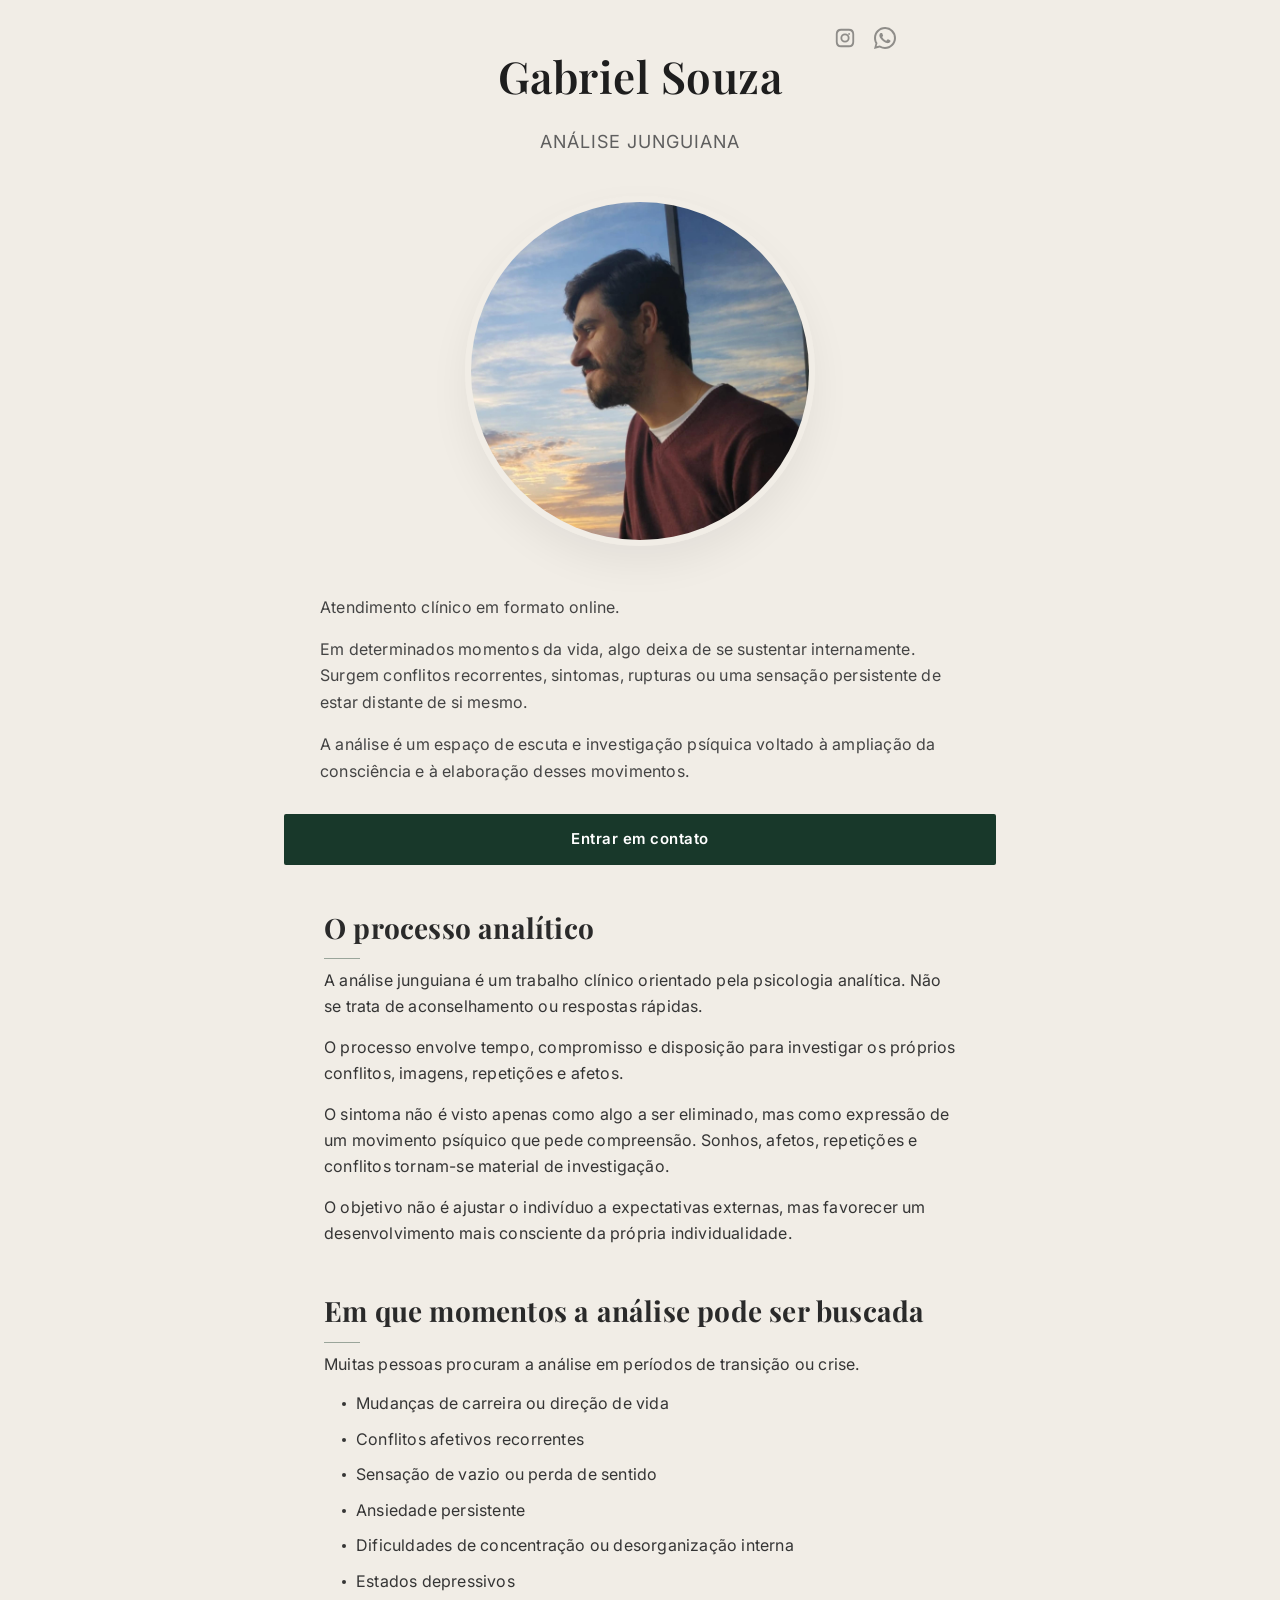
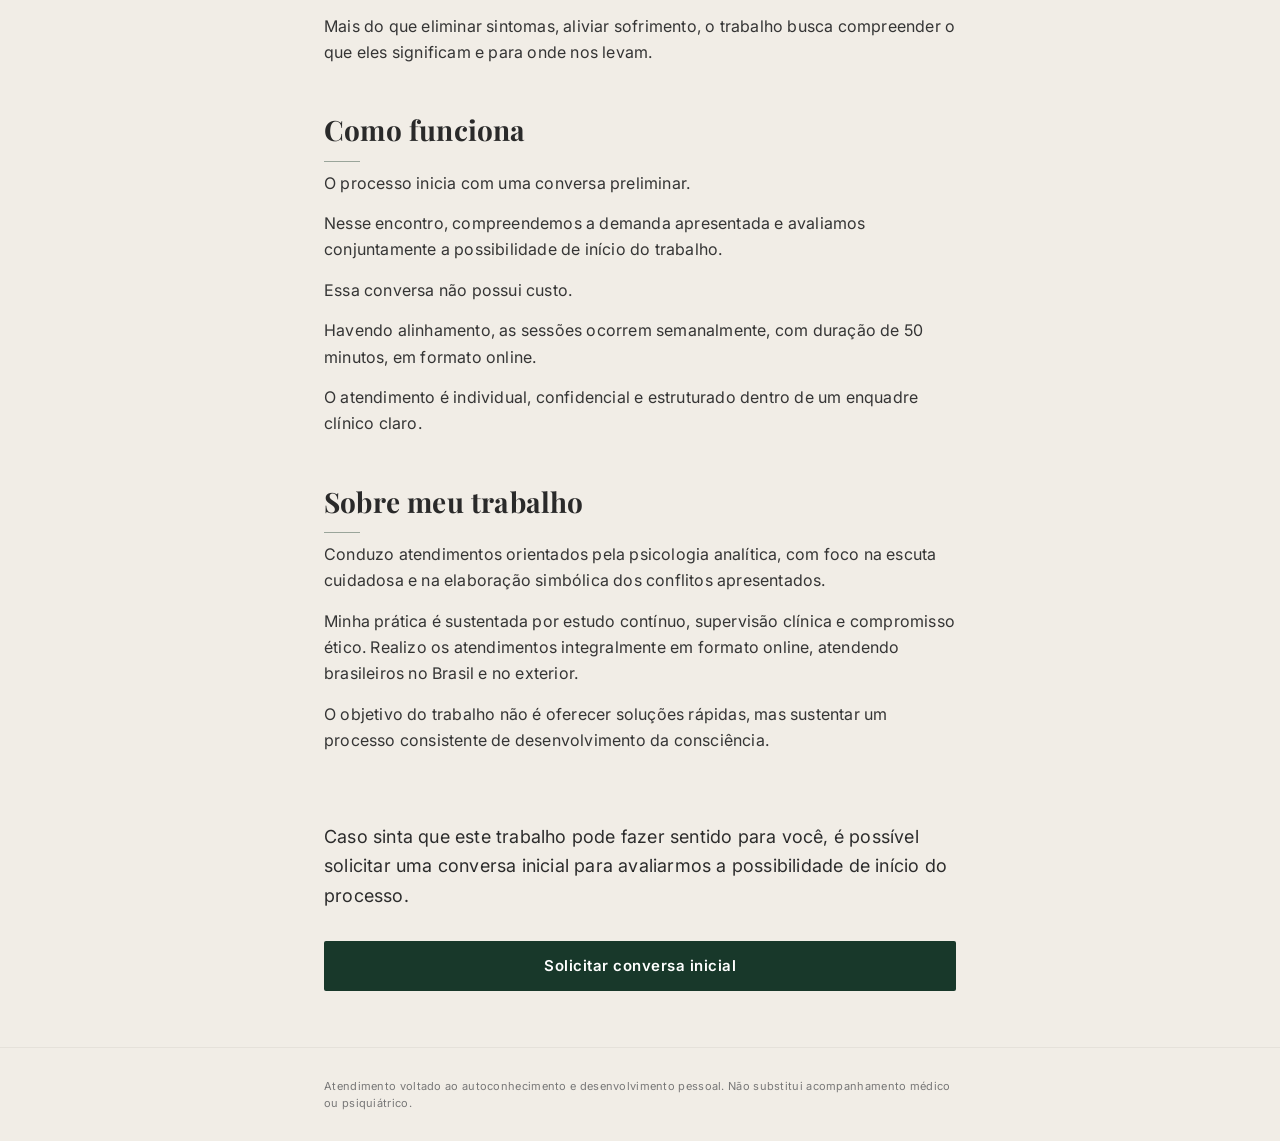
==== commit 2620e9d3: "Update index.html" ====
--- a/index.html
+++ b/index.html
@@ -14,6 +14,16 @@
       rel="stylesheet"
     />
     <link rel="stylesheet" href="style.css" />
+
+    <script async src="https://www.googletagmanager.com/gtag/js?id=AW-17940973546"></script>
+    <script>
+      window.dataLayer = window.dataLayer || [];
+      function gtag(){dataLayer.push(arguments);}
+      gtag('js', new Date());
+      
+      gtag('config', 'AW-17940973546');
+    </script>
+    
   </head>
   <body>
     <!-- HERO -->
@@ -38,9 +48,9 @@
           </svg>
         </a>
         <a
-          href="https://wa.me/5547991741700?text=Olá,%20gostaria%20de%20saber%20mais%20sobre%20o%20processo%20de%20análise."
+          href="https://wa.me/5547991741700?text=Olá,%20vim%20pelo%20seu%20site%20e%20gostaria%20de%20solicitar%20uma%20conversa%20inicial."
           target="_blank"
-          class="insta-link"
+          class="insta-link btn-whatsapp"
           aria-label="WhatsApp"
         >
           <svg
@@ -80,8 +90,8 @@
           </p>
 
           <a
-            href="https://wa.me/5547991741700?text=Olá,%20gostaria%20de%20saber%20mais%20sobre%20o%20processo%20de%20análise."
-            class="btn"
+            href="https://wa.me/5547991741700?text=Olá,%20vim%20pelo%20seu%20site%20e%20gostaria%20de%20solicitar%20uma%20conversa%20inicial."
+            class="btn btn-whatsapp"
           >
             Entrar em contato
           </a>
@@ -202,8 +212,8 @@
         </p>
 
         <a
-          href="https://wa.me/5547991741700?text=Olá,%20gostaria%20de%20solicitar%20uma%20conversa%20inicial."
-          class="btn"
+          href="https://wa.me/5547991741700?text=Olá,%20vim%20pelo%20seu%20site%20e%20gostaria%20de%20solicitar%20uma%20conversa%20inicial."
+          class="btn btn-whatsapp"
         >
           Solicitar conversa inicial
         </a>
@@ -219,5 +229,28 @@
         </p>
       </div>
     </footer>
+    
+    <script>
+      // Garante que o script só rode após o HTML inteiro estar carregado
+      document.addEventListener('DOMContentLoaded', function() {
+    
+        // Mapeia todos os botões do WhatsApp na página
+        var botoesWhatsApp = document.querySelectorAll('.btn-whatsapp');
+
+        // Adiciona o gatilho de clique em cada um deles
+        botoesWhatsApp.forEach(function(botao) {
+          botao.addEventListener('click', function() {
+        
+            // Dispara o evento de conversão para o Google Ads
+            gtag('event', 'conversion', {
+                'send_to': 'AW-17940973546/OfOQCNTzybQcEOqP9upC'
+            });
+        
+          });
+        });
+    
+      });
+    </script>
+    
   </body>
 </html>
--- a/style.css
+++ b/style.css
@@ -1,4 +1,4 @@
-/* RESET BÁSICO */
+/* RESET */
 * {
   margin: 0;
   padding: 0;
@@ -6,226 +6,256 @@
 }
 
 body {
-  background-color: #f8f7f5;
-  color: #2f2f2f;
+  background-color: #f1ede6;
+  color: #2c2c2c;
   font-family: "Inter", sans-serif;
-  line-height: 1.6;
+  line-height: 1.65;
+  letter-spacing: 0.2px;
 }
 
 /* CONTAINER */
 .container {
-  max-width: 900px;
+  max-width: 760px;
   margin: 0 auto;
   padding: 0 24px;
+  text-align: left;
 }
 
 .narrow {
-  max-width: 720px;
-}
-
-.center {
-  text-align: center;
+  max-width: 680px;
 }
 
 /* HERO */
 .hero {
-  padding: 100px 0 80px 0;
-}
-
-.hero-grid {
-  display: grid;
-  grid-template-columns: 1fr 350px;
-  grid-template-areas:
-    "text image"
-    "button image";
-  gap: 40px;
-  align-items: center;
-}
-
-.hero-text {
-  grid-area: text;
+  padding: 40px 0 30px 0;
+  position: relative;
+}
+
+.top-bar {
+  position: absolute;
+  top: 3%;
+  right: 30%;
+  display: flex;
+  gap: 18px;
+}
+
+.top-bar a {
+  color: #2f2f2f;
+  opacity: 0.5;
+  transition:
+    opacity 0.3s ease,
+    transform 0.3s ease;
+}
+
+.top-bar a:hover {
+  opacity: 1;
+  transform: translateY(-1px);
+}
+
+.insta-link {
+  color: #2f2f2f;
+  transition: opacity 0.3s ease;
+}
+
+.insta-link:hover {
+  opacity: 0.6;
 }
 
 .hero-text h1 {
   font-family: "Playfair Display", serif;
-  font-size: 42px;
+  font-size: 44px;
+  letter-spacing: 0.5px;
+  color: #1e1e1e;
   font-weight: 600;
-  margin-bottom: 20px;
+  margin-bottom: 14px;
+  text-align: center;
 }
 
 .hero-text h2 {
-  font-size: 20px;
+  font-size: 18px;
   font-weight: 400;
-  color: #555;
+  color: #5f5f5f;
+  margin-bottom: 18px;
+  text-align: center;
+  letter-spacing: 1px;
+  text-transform: uppercase;
+}
+
+.hero-subtitle {
   margin-bottom: 24px;
+  font-size: 15px;
+  color: #777;
 }
 
 .hero-text p {
+  margin-bottom: 16px;
   font-size: 16px;
+  max-width: 640px;
+  margin-left: auto;
+  margin-right: auto;
   color: #444;
 }
 
+/* FOTO */
 .hero-image {
-  grid-area: image;
-  text-align: right;
+  margin: 40px 0;
+  text-align: center;
 }
 
 .hero-image img {
-  width: 100%;
-  max-width: 350px;
-  border-radius: 8px;
-  box-shadow: 0 8px 20px rgba(0, 0, 0, 0.05);
-}
-
-.hero-cta {
-  grid-area: button;
+  width: 350px;
+  height: 350px;
+  object-fit: cover;
+  border-radius: 50%;
+  box-shadow: 0 18px 40px rgba(0, 0, 0, 0.06);
+  border: 6px solid #f1ede6;
 }
 
 /* BOTÃO */
 .btn {
   display: inline-block;
-  background-color: #1f3d2b;
+  background-color: #18382a;
   color: #ffffff;
   text-decoration: none;
-  padding: 14px 28px;
-  border-radius: 4px;
-  font-weight: 500;
+  padding: 13px 26px;
+  border-radius: 2px;
+  font-weight: 600;
+  letter-spacing: 0.5px;
   font-size: 15px;
   transition:
-    background-color 0.3s ease,
-    transform 0.2s ease;
+    background-color 0.4s ease,
+    transform 0.3s ease,
+    box-shadow 0.3s ease;
+  margin-top: 10px;
 }
 
 .btn:hover {
-  background-color: #162e21;
+  background-color: #12291e;
   transform: translateY(-1px);
+  box-shadow: 0 6px 18px rgba(0, 0, 0, 0.08);
+}
+
+.hero .btn,
+.final-cta .btn {
+  display: block;
+  margin: 30px auto 0 auto;
+  text-align: center;
 }
 
 /* SEÇÕES */
 .section {
-  padding: 80px 0;
+  padding: 18px 0;
+  padding-top: 10px;
 }
 
 .section h3 {
   font-family: "Playfair Display", serif;
   font-size: 28px;
-  margin-bottom: 30px;
+  margin-bottom: 8px;
+  color: #2a2a2a;
+
+  position: relative;
+  padding-bottom: 8px;
+}
+
+.section h3::after {
+  content: "";
+  position: absolute;
+  left: 0;
+  bottom: 0;
+  width: 36px;
+  height: 1px;
+  background-color: #18382a;
+  opacity: 0.4;
+}
+
+.paragraph {
+  margin-bottom: 14px;
+  font-size: 16px;
+  color: #353535;
 }
 
 .section ul {
   list-style: none;
+  margin-bottom: 18px;
+  padding-left: 18px;
 }
 
 .section li {
-  margin-bottom: 14px;
   position: relative;
-  padding-left: 18px;
+  margin-bottom: 10px;
+  padding-left: 14px;
+  color: #353535;
+  line-height: 1.6;
 }
 
 .section li::before {
-  content: "•";
+  content: "";
   position: absolute;
   left: 0;
-  color: #1f3d2b;
-}
-
+  top: 11px;
+  width: 4px;
+  height: 4px;
+  background-color: #353535;
+  border-radius: 50%;
+}
 /* CTA FINAL */
 .final-cta {
-  padding: 100px 0;
+  padding: 36px 0;
 }
 
 .cta-text {
-  font-size: 20px;
-  margin-bottom: 30px;
-}
-
-.paragraph {
+  font-size: 18px;
   margin-bottom: 22px;
-  color: #444;
-  font-size: 16px;
-}
-
-.mini-faq {
-  padding: 60px 20px;
-  background-color: #f8f8f8;
-}
-
-.mini-faq h2 {
-  text-align: center;
-  margin-bottom: 40px;
-}
-
-.faq-item {
-  max-width: 800px;
-  margin: 0 auto 30px auto;
-}
-
-.faq-item h3 {
-  margin-bottom: 10px;
-}
-
+}
+
+/* FOOTER */
 .footer {
-  padding: 40px 0;
+  padding: 30px 0;
+  text-align: center;
+  border-top: 1px solid rgba(0, 0, 0, 0.05);
+  margin-top: 20px;
 }
 
 .disclaimer {
-  font-size: 12px;
+  font-size: 11px;
   color: #777;
   line-height: 1.5;
-}
-
+  letter-spacing: 0.3px;
+}
+
+/* RESPONSIVO */
 @media (max-width: 768px) {
+  .top-bar {
+    position: absolute;
+    top: 12px;
+    right: 18px;
+    display: flex;
+    gap: 10px;
+  }
+
+  .hero {
+    padding: 28px 0 22px 0;
+  }
+
+  .hero-text h1 {
+    font-size: 36px;
+    color: #1e1e1e;
+    font-weight: 600;
+  }
+
+  .hero-text h2 {
+    font-size: 16px;
+    letter-spacing: 1px;
+    text-transform: uppercase;
+  }
+
+  .hero-image img {
+    width: 280px;
+    height: 280px;
+  }
+
   .section {
-    padding: 50px 0;
-  }
-
-  .final-cta {
-    padding: 60px 0;
-  }
-
-  .hero {
-    padding: 60px 0 40px 0;
-  }
-
-  .hero-text h1 {
-    font-size: 34px;
-  }
-
-  .hero-text h2 {
-    font-size: 18px;
-  }
-}
-
-/* RESPONSIVIDADE */
-@media (max-width: 900px) {
-  .hero-grid {
-    grid-template-columns: 1fr;
-    grid-template-areas:
-      "text"
-      "image"
-      "button";
-    text-align: left;
-  }
-
-  .hero-image {
-    text-align: left;
-  }
-
-  .hero {
-    padding: 80px 0 60px 0;
-  }
-}
-
-@media (max-width: 768px) {
-  .section {
-    padding: 50px 0;
-  }
-
-  .final-cta {
-    padding: 60px 0;
-  }
-
-  .hero {
-    padding: 60px 0 40px 0;
-  }
-}
+    padding: 14px 0;
+  }
+}
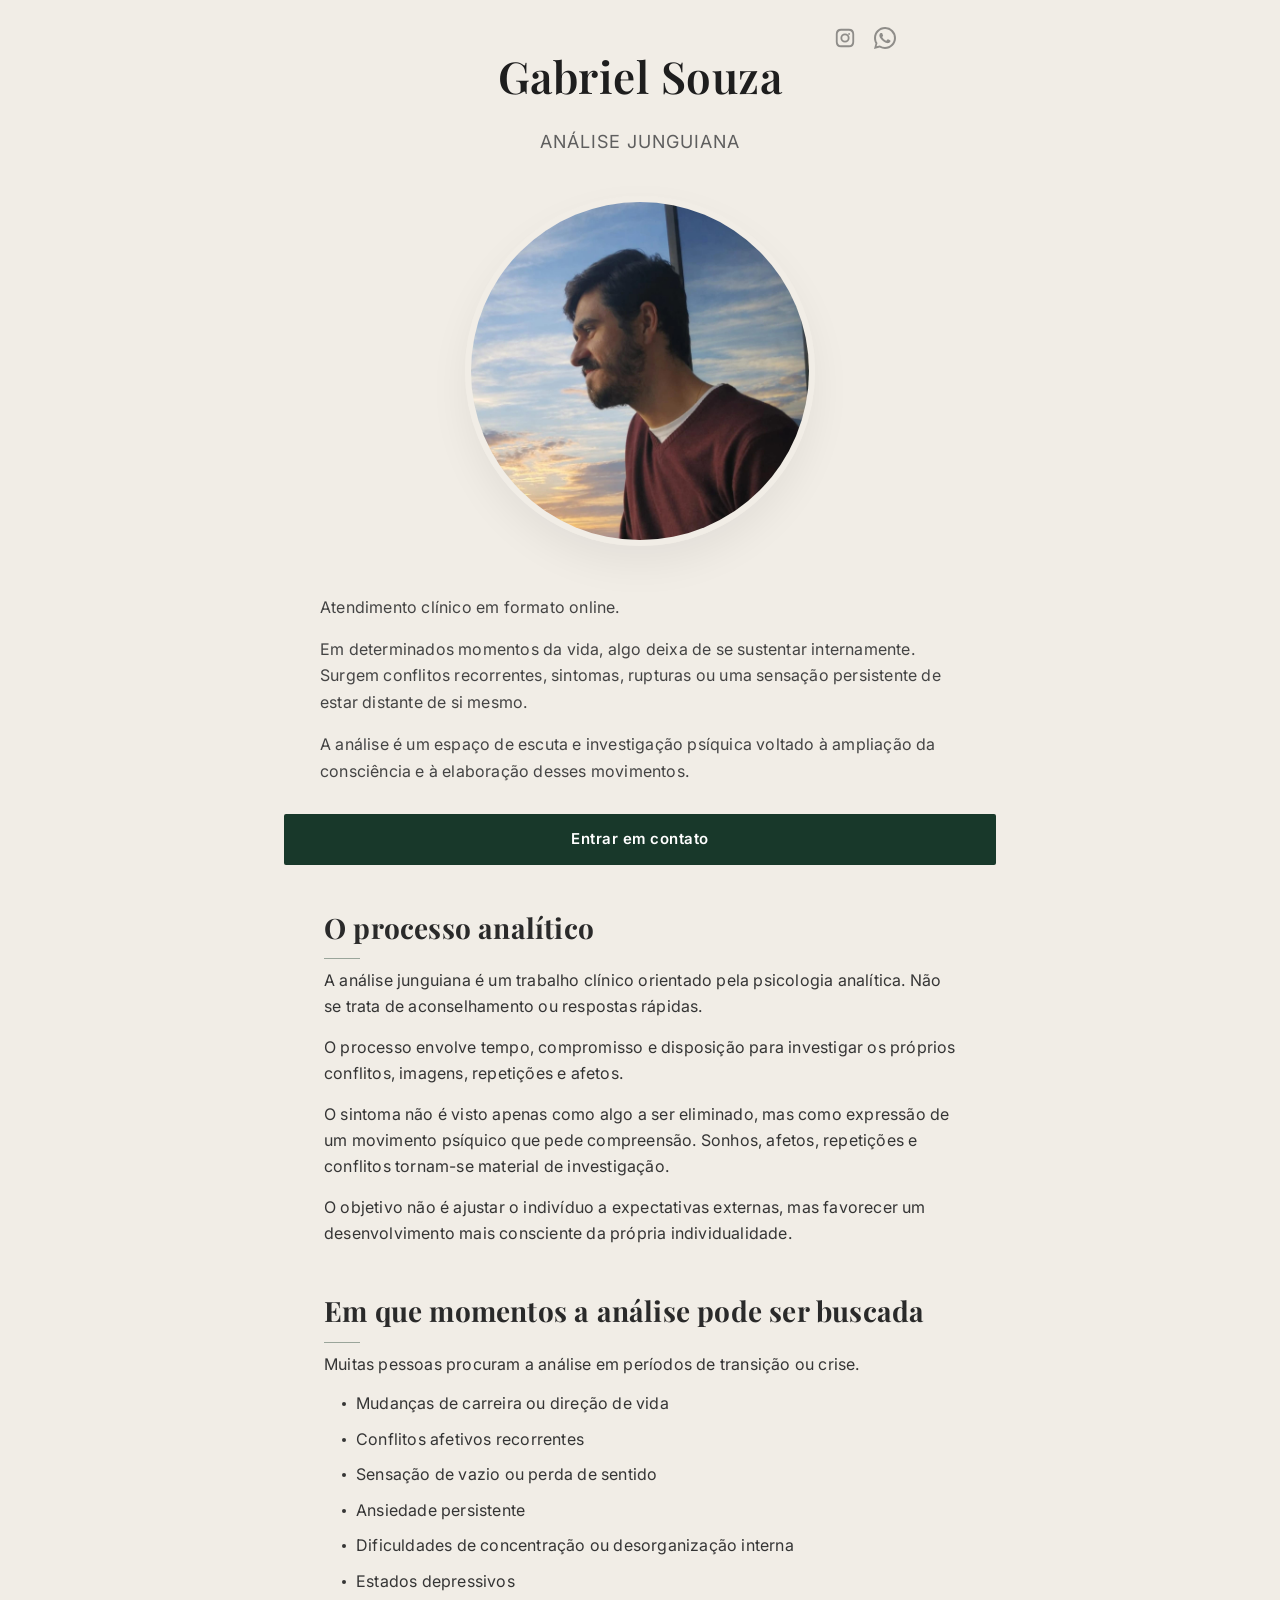
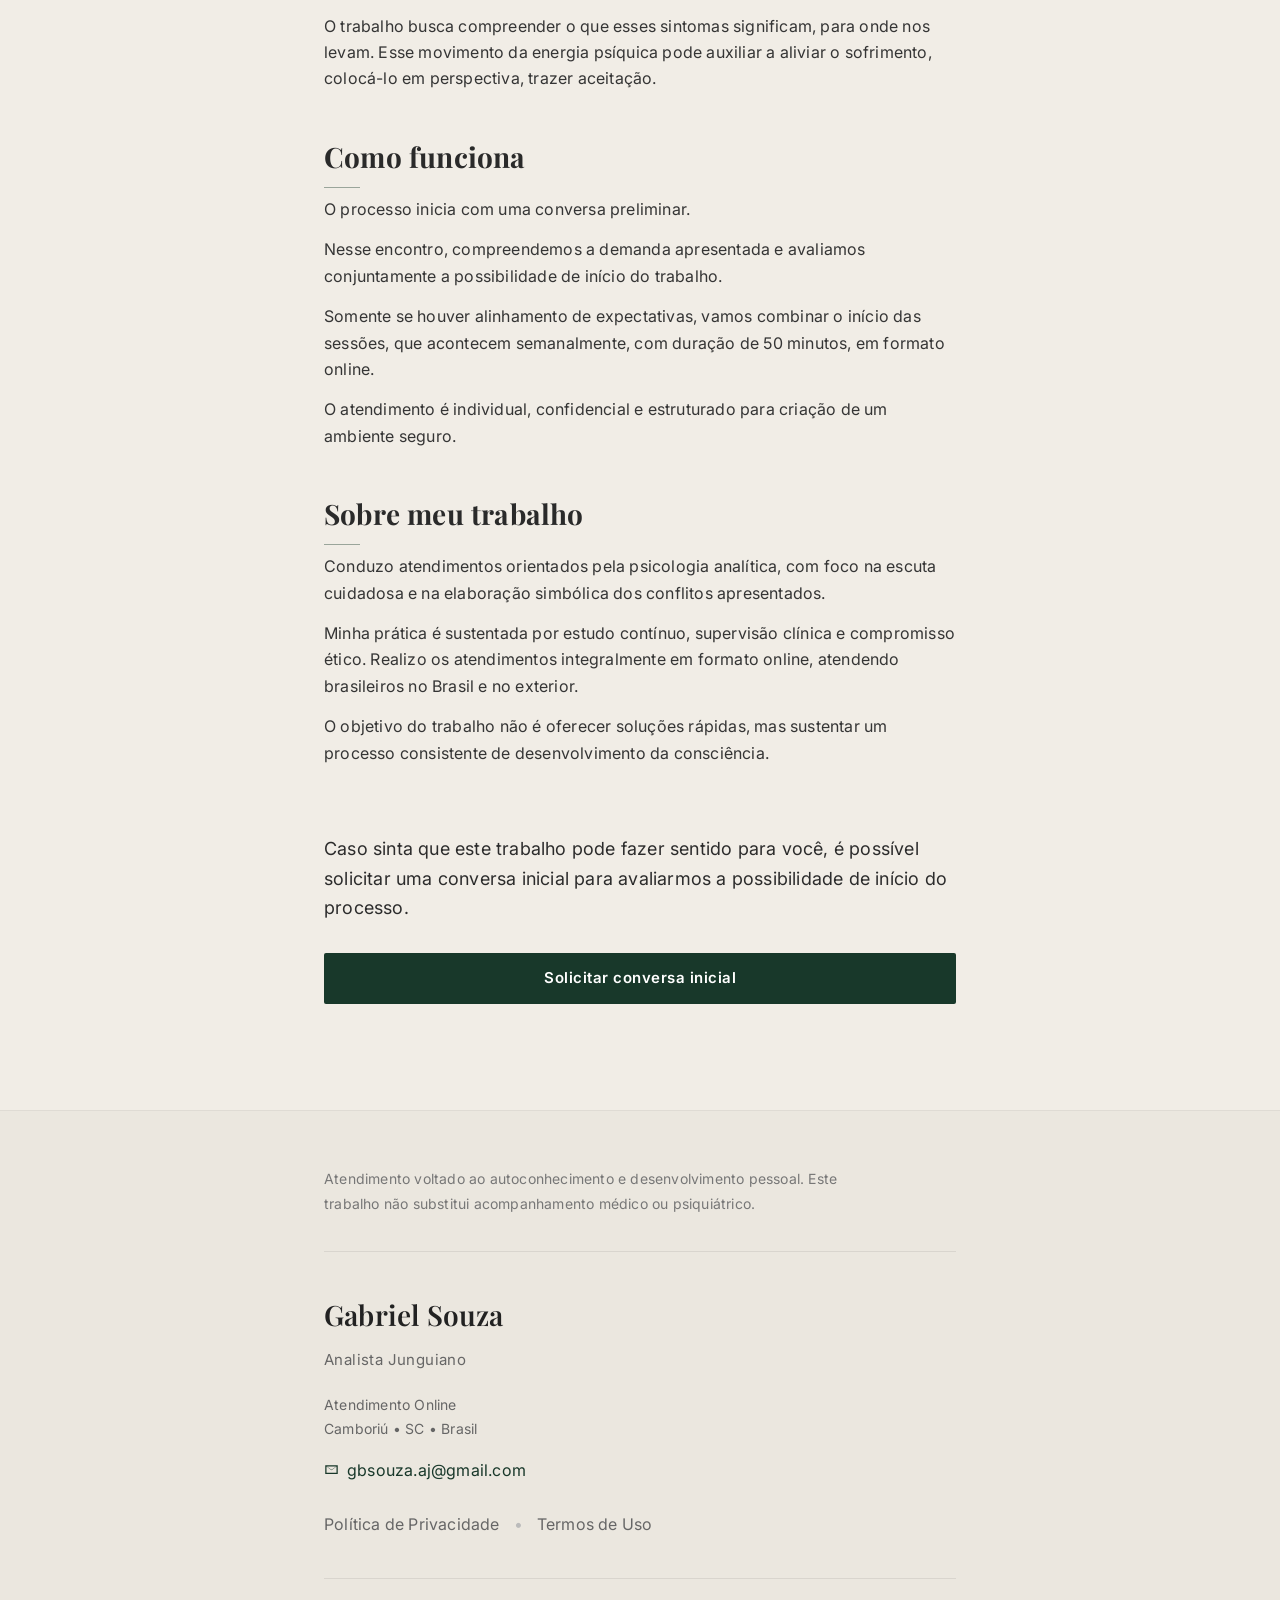
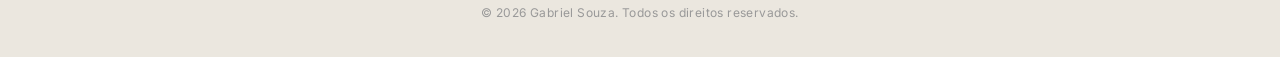
==== commit d6af0593: "inclui termos de uso, politicas de privacidade, dados de rodapé. satisfaz exigencias do google" ====
--- a/index.html
+++ b/index.html
@@ -15,15 +15,19 @@
     />
     <link rel="stylesheet" href="style.css" />
 
-    <script async src="https://www.googletagmanager.com/gtag/js?id=AW-17940973546"></script>
+    <script
+      async
+      src="https://www.googletagmanager.com/gtag/js?id=AW-17940973546"
+    ></script>
     <script>
       window.dataLayer = window.dataLayer || [];
-      function gtag(){dataLayer.push(arguments);}
-      gtag('js', new Date());
-      
-      gtag('config', 'AW-17940973546');
+      function gtag() {
+        dataLayer.push(arguments);
+      }
+      gtag("js", new Date());
+
+      gtag("config", "AW-17940973546");
     </script>
-    
   </head>
   <body>
     <!-- HERO -->
@@ -147,8 +151,9 @@
         </ul>
 
         <p class="paragraph">
-          Mais do que eliminar sintomas, aliviar sofrimento, o trabalho busca
-          compreender o que eles significam e para onde nos levam.
+          O trabalho busca compreender o que esses sintomas significam, para
+          onde nos levam. Esse movimento da energia psíquica pode auxiliar a
+          aliviar o sofrimento, colocá-lo em perspectiva, trazer aceitação.
         </p>
       </div>
     </section>
@@ -165,16 +170,15 @@
           conjuntamente a possibilidade de início do trabalho.
         </p>
 
-        <p class="paragraph">Essa conversa não possui custo.</p>
-
-        <p class="paragraph">
-          Havendo alinhamento, as sessões ocorrem semanalmente, com duração de
-          50 minutos, em formato online.
-        </p>
-
-        <p class="paragraph">
-          O atendimento é individual, confidencial e estruturado dentro de um
-          enquadre clínico claro.
+        <p class="paragraph">
+          Somente se houver alinhamento de expectativas, vamos combinar o início
+          das sessões, que acontecem semanalmente, com duração de 50 minutos, em
+          formato online.
+        </p>
+
+        <p class="paragraph">
+          O atendimento é individual, confidencial e estruturado para criação de
+          um ambiente seguro.
         </p>
       </div>
     </section>
@@ -223,34 +227,73 @@
     <!-- FOOTER -->
     <footer class="footer">
       <div class="container narrow">
-        <p class="disclaimer">
-          Atendimento voltado ao autoconhecimento e desenvolvimento pessoal. Não
-          substitui acompanhamento médico ou psiquiátrico.
-        </p>
+        <div class="footer-disclaimer">
+          <p>
+            Atendimento voltado ao autoconhecimento e desenvolvimento pessoal.
+            Este trabalho não substitui acompanhamento médico ou psiquiátrico.
+          </p>
+        </div>
+
+        <div class="footer-main">
+          <h4>Gabriel Souza</h4>
+
+          <p class="footer-role">Analista Junguiano</p>
+
+          <p class="footer-location">
+            Atendimento Online<br />
+            Camboriú • SC • Brasil
+          </p>
+
+          <p class="footer-email">
+            <svg
+              xmlns="http://www.w3.org/2000/svg"
+              width="15"
+              height="15"
+              fill="currentColor"
+              viewBox="0 0 24 24"
+              class="email-icon"
+            >
+              <path
+                d="M2 5h20v14H2zm18 2.2-8 5.8-8-5.8V17h16zM4.5 7l7.5 5.4L19.5 7z"
+              />
+            </svg>
+
+            <a href="mailto:gbsouza.aj@gmail.com"> gbsouza.aj@gmail.com </a>
+          </p>
+
+          <div class="footer-links">
+            <a href="politica-de-privacidade.html" target="_blank">
+              Política de Privacidade
+            </a>
+
+            <span>•</span>
+
+            <a href="termos-de-uso.html" target="_blank"> Termos de Uso </a>
+          </div>
+        </div>
+
+        <div class="footer-bottom">
+          © 2026 Gabriel Souza. Todos os direitos reservados.
+        </div>
       </div>
     </footer>
-    
+
     <script>
       // Garante que o script só rode após o HTML inteiro estar carregado
-      document.addEventListener('DOMContentLoaded', function() {
-    
+      document.addEventListener("DOMContentLoaded", function () {
         // Mapeia todos os botões do WhatsApp na página
-        var botoesWhatsApp = document.querySelectorAll('.btn-whatsapp');
+        var botoesWhatsApp = document.querySelectorAll(".btn-whatsapp");
 
         // Adiciona o gatilho de clique em cada um deles
-        botoesWhatsApp.forEach(function(botao) {
-          botao.addEventListener('click', function() {
-        
+        botoesWhatsApp.forEach(function (botao) {
+          botao.addEventListener("click", function () {
             // Dispara o evento de conversão para o Google Ads
-            gtag('event', 'conversion', {
-                'send_to': 'AW-17940973546/OfOQCNTzybQcEOqP9upC'
+            gtag("event", "conversion", {
+              send_to: "AW-17940973546/OfOQCNTzybQcEOqP9upC",
             });
-        
           });
         });
-    
       });
     </script>
-    
   </body>
 </html>
--- a/style.css
+++ b/style.css
@@ -218,7 +218,7 @@
 }
 
 .disclaimer {
-  font-size: 11px;
+  font-size: 14px;
   color: #777;
   line-height: 1.5;
   letter-spacing: 0.3px;
@@ -259,3 +259,158 @@
     padding: 14px 0;
   }
 }
+/* ===========================
+   FOOTER
+=========================== */
+
+.footer {
+  margin-top: 70px;
+
+  padding: 55px 0 35px;
+
+  background: #ebe7df;
+
+  border-top: 1px solid rgba(0, 0, 0, 0.05);
+}
+
+.footer-disclaimer {
+  padding-bottom: 35px;
+
+  border-bottom: 1px solid rgba(0, 0, 0, 0.08);
+
+  margin-bottom: 40px;
+}
+
+.footer-disclaimer p {
+  font-size: 14px;
+
+  color: #777;
+
+  line-height: 1.8;
+
+  max-width: 560px;
+}
+
+.footer-main {
+  display: flex;
+
+  flex-direction: column;
+
+  gap: 10px;
+}
+
+.footer-main h4 {
+  font-family: "Playfair Display", serif;
+
+  font-size: 28px;
+
+  font-weight: 600;
+
+  color: #222;
+
+  margin: 0;
+}
+
+.footer-role {
+  color: #666;
+
+  font-size: 15px;
+
+  letter-spacing: 0.4px;
+
+  margin-bottom: 10px;
+}
+
+.footer-location {
+  color: #666;
+
+  line-height: 1.7;
+
+  font-size: 14px;
+}
+
+.footer-email {
+  display: flex;
+
+  align-items: center;
+
+  gap: 8px;
+
+  margin-top: 6px;
+}
+
+.footer-email a {
+  color: #18382a;
+
+  text-decoration: none;
+
+  transition: 0.3s;
+}
+
+.footer-email a:hover {
+  opacity: 0.7;
+}
+
+.email-icon {
+  color: #18382a;
+
+  flex-shrink: 0;
+}
+
+.footer-links {
+  margin-top: 18px;
+
+  display: flex;
+
+  gap: 14px;
+
+  align-items: center;
+
+  flex-wrap: wrap;
+}
+
+.footer-links span {
+  color: #bbb;
+}
+
+.footer-links a {
+  color: #666;
+
+  text-decoration: none;
+
+  transition: 0.3s;
+}
+
+.footer-links a:hover {
+  color: #18382a;
+}
+
+.footer-bottom {
+  margin-top: 40px;
+
+  padding-top: 24px;
+
+  border-top: 1px solid rgba(0, 0, 0, 0.08);
+
+  text-align: center;
+
+  color: #999;
+
+  font-size: 12px;
+
+  letter-spacing: 0.4px;
+}
+
+@media (max-width: 768px) {
+  .footer {
+    padding: 45px 0 30px;
+  }
+
+  .footer-main h4 {
+    font-size: 24px;
+  }
+
+  .footer-links {
+    gap: 10px;
+  }
+}
